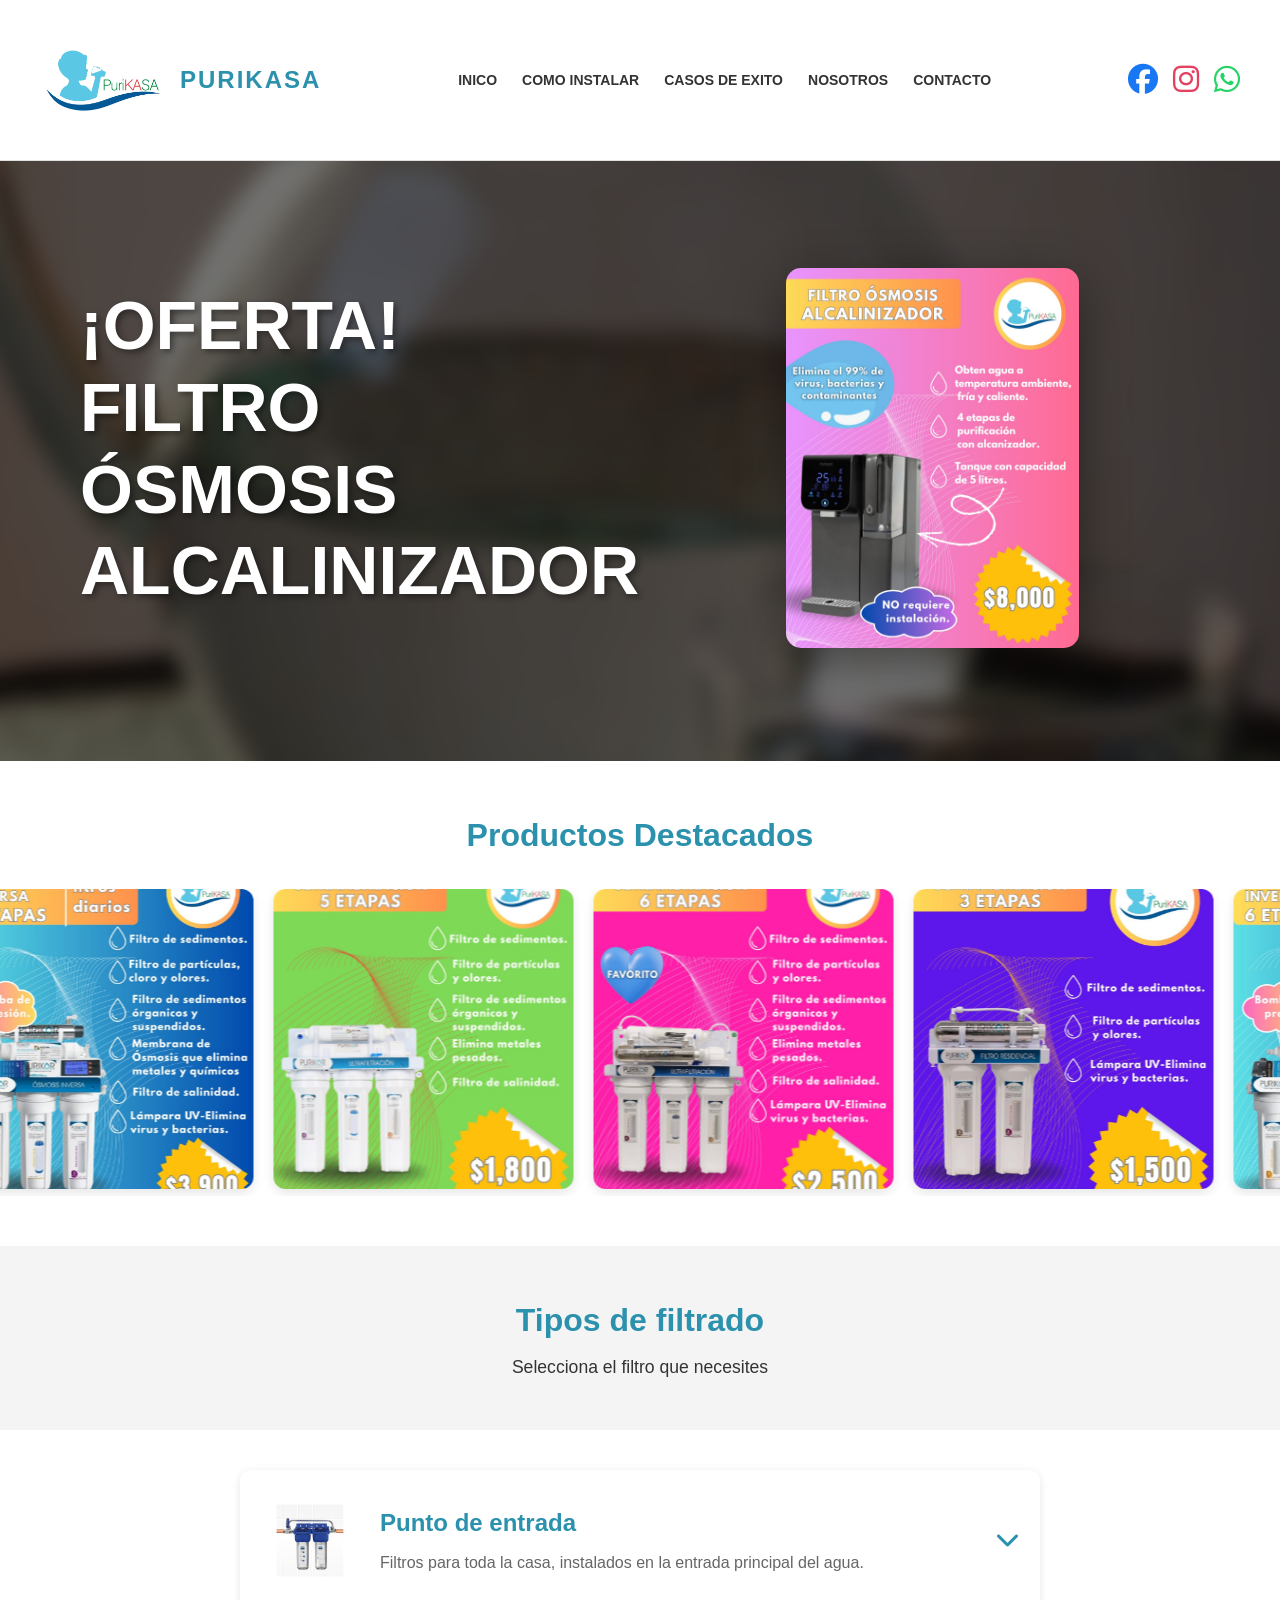
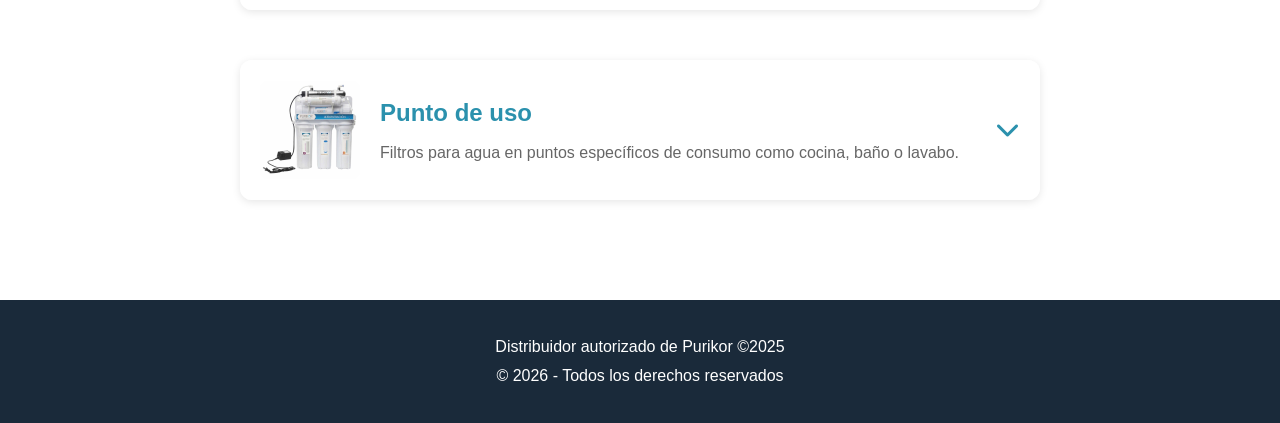
==== index.html @ cea9dd1e "subida inicial del sitio web" ====
<!DOCTYPE html>
<html lang="es">
<head>
  <meta charset="UTF-8">
  <meta name="viewport" content="width=device-width, initial-scale=1.0">
  <title>Purikor - Agua que da vida</title>
  <link rel="stylesheet" href="assets/css/Ap.css">
  <link rel="stylesheet" href="https://cdnjs.cloudflare.com/ajax/libs/font-awesome/6.5.0/css/all.min.css">
</head>
<body>

  <!-- Menú de navegación estilo Purikor -->
  <header>
    <nav class="navbar">
      <div class="logo-container">
        <img src="assets/img/logo.jpg" alt="Purikor" class="logo">
        <span class="logo-text">PURIKASA</span>
      </div>
      <ul class="nav-links">
        <li><a href="index.html">INICO</a></li>
        <li><a href="instalacion.html">COMO INSTALAR</a></li>
        <li><a href="casos.html">CASOS DE EXITO</a></li>
        <li><a href="nosotros.html">NOSOTROS</a></li>
       <li><a href="contacto.html">CONTACTO</a></li>
        
      </ul>
      <div class="nav-icons">
        <!-- Importar Font Awesome -->
<link rel="stylesheet" href="https://cdnjs.cloudflare.com/ajax/libs/font-awesome/6.5.0/css/all.min.css">

<!-- Contenedor de redes -->
<div style="display: flex; gap: 15px;">

  <!-- Facebook -->
  <a href="https://www.facebook.com/profile.php?id=61576988856182" target="_blank">
    <i class="fab fa-facebook" style="font-size: 30px; color: #1877F2;"></i>
  </a>

  <!-- Instagram -->
  <a href="https://www.instagram.com/purikasamxr/" target="_blank">
    <i class="fab fa-instagram" style="font-size: 30px; color: #E4405F;"></i>
  </a>

  <!-- WhatsApp -->
  <a href="https://wa.me/525529411623" target="_blank">
    <i class="fab fa-whatsapp" style="font-size: 30px; color: #25D366;"></i>
  </a>

</div>
      </div>
    </nav>
  </header>

  <!-- Banner principal con texto y botón -->
  <section class="hero">
    <div class="hero-content">
      
      <h1 class="hero-title">¡OFERTA!<br>FILTRO ÓSMOSIS ALCALINIZADOR</h1>
      
      
      
    </div>
    <div class="hero-image">
      <img src="assets/img/osmosis.jpeg" alt="Filtro Purikor">
    </div>
  </section>

  <!-- Carrusel de imágenes -->
<div class="slider-section">
  <h2 class="slider-title">Productos Destacados</h2>
  <div class="slider-container">
    <div class="slider">
      <div class="slide-track">
        <div class="slide">
          <img src="assets/img/producto1.jpg" alt="producto1">
        </div>
        <div class="slide">
          <img src="assets/img/producto2.jpg" alt="producto2">
        </div>
        <div class="slide">
          <img src="assets/img/producto3.jpeg" alt="producto3">
        </div>
        <div class="slide">
          <img src="assets/img/producto4.jpeg" alt="producto4">
        </div>
        <!-- Duplicadas para loop -->
        <div class="slide">
          <img src="assets/img/producto1.jpg" alt="producto1">
        </div>
        <div class="slide">
          <img src="assets/img/producto2.jpg" alt="producto2">
        </div>
        <div class="slide">
          <img src="assets/img/producto3.jpeg" alt="producto3">
        </div>
        <div class="slide">
          <img src="assets/img/producto4.jpeg" alt="producto4">
        </div>
      </div>
    </div>
  </div>
</div>
  
  <div class="study-plans-banner">
    <h2>Tipos de filtrado</h2>
    <p>Selecciona el filtro que necesites</p>
  </div>

  <main>
    <section class="courses-section">
      <div class="courses">
        <!-- Acordeón -->
        <div class="course-item accordion-item">
          
          <div class="accordion-header">
            <img src="assets/img/entrada.jpg" alt="Exterior" class="course-image">
            <div class="course-content">
              <h2>Punto de entrada</h2>
              <p>Filtros para toda la casa, instalados en la entrada principal del agua. </p>
            </div>
            <div class="accordion-icon">
              <i class="fas fa-chevron-down"></i>
            </div>
          </div>
          <div class="accordion-content">
            <div class="filters-list">
              <h3>Filtros disponibles:</h3>
              <ul>
                <li>
                  <img src="assets/img/FilCAG2.5x10.webp" alt="Filtro cocina">
                  <div>
                    <strong>Filtro para Cocina</strong>
                    <p>Elimina cloro, sedimentos y malos olores. Ideal para cocinar y beber.</p>
                    <span class="price">$1,299 MXN</span>
                  </div>
                </li>
                <li>
                  <img src="assets/img/FilCAG2.5x20.webp" alt="Filtro lavabo">
                  <div>
                    <strong>Filtro para Lavabo</strong>
                    <p>Agua pura para lavado de manos y cepillado dental.</p>
                    <span class="price">$899 MXN</span>
                  </div>
                </li>
                <li>
                  <img src="assets/img/FilCAG4x10.webp" alt="Filtro regadera">
                  <div>
                    <strong>Filtro para Regadera</strong>
                    <p>Reduce cloro y metales pesados, cuida tu piel y cabello.</p>
                    <span class="price">$1,499 MXN</span>
                  </div>
                </li>
                <li>
                  <img src="assets/img/FilCAG4x20.webp" alt="Filtro regadera">
                  <div>
                    <strong>Filtro para Regadera</strong>
                    <p>Reduce cloro y metales pesados, cuida tu piel y cabello.</p>
                    <span class="price">$1,499 MXN</span>
                  </div>
                </li>
                <li>
                  <img src="assets/img/FilCB2.5x20.webp" alt="Filtro regadera">
                  <div>
                    <strong>Filtro para Regadera</strong>
                    <p>Reduce cloro y metales pesados, cuida tu piel y cabello.</p>
                    <span class="price">$1,499 MXN</span>
                  </div>
                </li>
                <li>
                  <img src="assets/img/FilCB4x10.webp" alt="Filtro regadera">
                  <div>
                    <strong>Filtro para Regadera</strong>
                    <p>Reduce cloro y metales pesados, cuida tu piel y cabello.</p>
                    <span class="price">$1,499 MXN</span>
                  </div>
                </li>
                <li>
                  <img src="assets/img/FilCB4x20.webp" alt="Filtro regadera">
                  <div>
                    <strong>Filtro para Regadera</strong>
                    <p>Reduce cloro y metales pesados, cuida tu piel y cabello.</p>
                    <span class="price">$1,499 MXN</span>
                  </div>
                </li>
                <li>
                  <img src="assets/img/FilPL2.5x20.webp" alt="Filtro regadera">
                  <div>
                    <strong>Filtro para Regadera</strong>
                    <p>Reduce cloro y metales pesados, cuida tu piel y cabello.</p>
                    <span class="price">$1,499 MXN</span>
                  </div>
                </li>
                <li>
                  <img src="assets/img/FilPL4x20.webp" alt="Filtro regadera">
                  <div>
                    <strong>Filtro para Regadera</strong>
                    <p>Reduce cloro y metales pesados, cuida tu piel y cabello.</p>
                    <span class="price">$1,499 MXN</span>
                  </div>
                </li>
                <li>
                  <img src="assets/img/FilPP2.5x20.webp" alt="Filtro regadera">
                  <div>
                    <strong>Filtro para Regadera</strong>
                    <p>Reduce cloro y metales pesados, cuida tu piel y cabello.</p>
                    <span class="price">$1,499 MXN</span>
                  </div>
                </li>
                <li>
                  <img src="assets/img/FilCAG4x10.webp" alt="Filtro regadera">
                  <div>
                    <strong>Filtro para Regadera</strong>
                    <p>Reduce cloro y metales pesados, cuida tu piel y cabello.</p>
                    <span class="price">$1,499 MXN</span>
                  </div>
                </li>
                <li>
                  <img src="assets/img/FilCAG4x10.webp" alt="Filtro regadera">
                  <div>
                    <strong>Filtro para Regadera</strong>
                    <p>Reduce cloro y metales pesados, cuida tu piel y cabello.</p>
                    <span class="price">$1,499 MXN</span>
                  </div>
                </li>
              </ul>
            </div>
          </div>
        </div>

        <!-- Punto de entrada - Acordeón -->
        <div class="course-item accordion-item">
          <div class="accordion-header">
            <img src="assets/img/uso.jpg" alt="Interior" class="course-image">
            <div class="course-content">
              <h2>Punto de uso</h2>
              <p>Filtros para agua en puntos específicos de consumo como cocina, baño o lavabo.</p>
            </div>
            <div class="accordion-icon">
              <i class="fas fa-chevron-down"></i>
            </div>
          </div>
          <div class="accordion-content">
            <div class="filters-list">
              <h3>Filtros disponibles:</h3>
              <ul>
                <li>
                  <img src="assets/img/3 etapas.jpg" alt="Filtro de tres etapas">
                  <div>
                    <strong>Filtro de 3 etapas</strong>
                    <p>Filtra toda el agua que entra a tu hogar. Protege tuberías y electrodomésticos.</p>
                    <span class="price">$3,999 MXN</span>
                  </div>
                </li>
                <li>
                  <img src="assets/img/5 etapas.jpg" alt="Filtro de 5 etapas">
                  <div>
                    <strong>Filtro de 5 etapas</strong>
                    <p>Sistema de ósmosis inversa para toda la casa.</p>
                    <span class="price">$8,499 MXN</span>
                  </div>
                </li>
                <li>
                  <img src="assets/img/6 etapas.jpg" alt="Filtro de 6 etapas">
                  <div>
                    <strong>Filtro de 6 etapas</strong>
                    <p>Repuestos para sistemas de entrada, cambio cada 6 meses.</p>
                    <span class="price">$599 MXN</span>
                  </div>
                </li>
                <li>
                  <img src="assets/img/6 etapas osmosis.jpg" alt="Filtro de 6 etapas osmosis">
                  <div>
                    <strong>Filtro de 6 etapas osmosis</strong>
                    <p>Repuestos para sistemas de entrada, cambio cada 6 meses.</p>
                    <span class="price">$599 MXN</span>
                  </div>
                </li>
              </ul>
            </div>
          </div>
        </div>
      </div>
    </section>
  </main>

  <footer>
    <p>Distribuidor autorizado de Purikor ©2025</p>
    <p>&copy; 2026 - Todos los derechos reservados</p>
  </footer>

  <script src="script.js"></script>
</body>
</html>
---- assets/css/Ap.css ----
/* ================= GLOBALES ================= */
* {
  margin: 0;
  padding: 0;
  box-sizing: border-box;
}

body {
  font-family: -apple-system, BlinkMacSystemFont, 'Segoe UI', 'Roboto', 'Helvetica Neue', Arial, sans-serif;
  color: #1a1a1a;
  background-color: #fff;
  line-height: 1.5;
}

/* ================= NAVBAR ================= */
.navbar {
  display: flex;
  justify-content: space-between;
  align-items: center;
  padding: 15px 40px;
  background-color: #ffffff;
  border-bottom: 1px solid #e0e0e0;
  flex-wrap: wrap;
  gap: 20px;
}

.logo-container {
  display: flex;
  align-items: center;
  gap: 10px;
}

.logo {
  width: 130px;
  height: auto;
}

.logo-text {
  font-size: 24px;
  font-weight: bold;
  color: #2B91AD;
  letter-spacing: 2px;
}

.nav-links {
  list-style: none;
  display: flex;
  gap: 25px;
  flex-wrap: wrap;
}

.nav-links li a {
  text-decoration: none;
  color: #333;
  font-weight: 600;
  font-size: 14px;
  transition: color 0.3s;
}

.nav-links li a:hover {
  color: #2B91AD;
}

.nav-icons {
  display: flex;
  gap: 15px;
}

.icon-link {
  text-decoration: none;
  font-size: 20px;
  color: #333;
}

/* ================= HERO BANNER - CORREGIDO ================= */
.hero {
  display: flex;
  justify-content: space-between;
  align-items: center;
  padding: 80px 60px;
  position: relative;
  overflow: hidden;
  min-height: 550px;
  flex-wrap: wrap;
  gap: 50px;
}

/* Imagen de fondo borrosa - AHORA CUBRE COMPLETAMENTE */
.hero::before {
  content: "";
  position: absolute;
  top: -10%;
  left: -10%;
  width: 120%;
  height: 120%;
  background-image: url("../img/fondo.jpg");
  background-size: cover;
  background-position: center center;
  background-repeat: no-repeat;
  filter: blur(10px);
  transform: scale(1.1);
  z-index: 0;
}

/* Capa oscura encima de la imagen borrosa */
.hero::after {
  content: "";
  position: absolute;
  top: 0;
  left: 0;
  width: 100%;
  height: 100%;
  background: rgba(0, 0, 0, 0.55);
  z-index: 1;
}

.hero-content,
.hero-image {
  position: relative;
  z-index: 2;
}

.hero-content {
  flex: 1;
  min-width: 300px;
}

/* Título principal - MÁS GRANDE Y DESTACADO */
.hero-title {
  font-size: 58px;
  font-weight: 800;
  line-height: 1.2;
  margin-bottom: 25px;
  color: #ffffff;
  text-shadow: 3px 3px 6px rgba(0,0,0,0.4);
}

/* Lista de características */
.hero-features {
  list-style: none;
  margin: 25px 0;
  padding: 0;
}

.hero-features li {
  color: #ffffff;
  font-size: 18px;
  margin-bottom: 12px;
  display: flex;
  align-items: center;
  gap: 10px;
  text-shadow: 1px 1px 2px rgba(0,0,0,0.3);
}

.hero-features li i {
  color: #2B91AD;
  font-size: 20px;
  width: 25px;
}

/* Precio destacado */
.hero-price {
  font-size: 42px;
  font-weight: bold;
  color: #FFD700;
  margin: 20px 0;
  text-shadow: 2px 2px 4px rgba(0,0,0,0.5);
}

.hero-price small {
  font-size: 18px;
  color: #ffffff;
}

/* Texto de instalación */
.hero-install {
  color: #ffffff;
  font-size: 18px;
  font-weight: bold;
  margin: 15px 0;
  background: rgba(43, 145, 173, 0.8);
  display: inline-block;
  padding: 8px 20px;
  border-radius: 30px;
}

/* Botones */
.hero-buttons {
  display: flex;
  gap: 15px;
  margin-top: 25px;
  flex-wrap: wrap;
}

.btn {
  padding: 14px 35px;
  border: none;
  border-radius: 50px;
  font-size: 16px;
  font-weight: bold;
  cursor: pointer;
  transition: transform 0.2s, box-shadow 0.2s;
}

.btn-primary {
  background: #2B91AD;
  color: white;
  box-shadow: 0 4px 12px rgba(0,0,0,0.2);
}

.btn-primary:hover {
  background: #237a91;
  transform: translateY(-3px);
  box-shadow: 0 6px 16px rgba(0,0,0,0.3);
}

.btn-secondary {
  background: transparent;
  color: #2B91AD;
  border: 2px solid #2B91AD;
  background: rgba(255,255,255,0.95);
}

.btn-secondary:hover {
  background: #2B91AD;
  color: white;
  transform: translateY(-3px);
}

.hero-image {
  flex: 1;
  text-align: center;
  min-width: 280px;
}

.hero-image img {
  max-width: 100%;
  height: auto;
  max-height: 380px;
  filter: drop-shadow(0 15px 25px rgba(0,0,0,0.4));
  border-radius: 15px;
}

/* ================= CARRUSEL ================= */
.slider-section {
  padding: 50px 0;
  background: #fff;
  overflow: hidden;
  width: 100%;
}

.slider-title {
  text-align: center;
  font-size: 32px;
  color: #2B91AD;
  margin-bottom: 30px;
}

.slider-container {
  width: 100%;
  overflow: hidden;
  position: relative;
}

.slider {
  width: 100%;
  overflow: visible;
  cursor: pointer;
  touch-action: pan-y pinch-zoom;
  -webkit-tap-highlight-color: transparent;
}

.slide-track {
  display: flex;
  will-change: transform;
  transform: translateZ(0);
  backface-visibility: hidden;
}

.slide {
  flex-shrink: 0;
  padding: 0 10px;
  box-sizing: border-box;
}

.slide img {
  width: 100%;
  height: auto;
  aspect-ratio: 1 / 1;
  object-fit: cover;
  border-radius: 12px;
  pointer-events: none;
  transform: translateZ(0);
  box-shadow: 0 4px 12px rgba(0,0,0,0.1);
}

/* ================= PLANES DE ESTUDIO ================= */
.study-plans-banner {
  text-align: center;
  padding: 50px 20px;
  background-color: #f4f4f4;
  color: #333;
}

.study-plans-banner h2 {
  font-size: 2rem;
  color: #2B91AD;
}

.study-plans-banner p {
  font-size: 1.1rem;
  margin-top: 10px;
}

.courses-section {
  max-width: 1200px;
  margin: 0 auto;
  padding: 20px;
}

.courses {
  display: flex;
  flex-wrap: wrap;
  gap: 30px;
  justify-content: center;
  padding: 20px 0;
}

/* ================= ACORDEÓN ================= */
.accordion-item {
  width: 100%;
  max-width: 800px;
  margin: 0 auto 20px auto;
  background: white;
  border-radius: 12px;
  overflow: hidden;
  box-shadow: 0 2px 8px rgba(0,0,0,0.1);
}

.accordion-header {
  display: flex;
  align-items: center;
  gap: 20px;
  padding: 20px;
  cursor: pointer;
  background: white;
  transition: background 0.3s ease;
}

.accordion-header:hover {
  background: #f5f5f5;
}

.accordion-header .course-image {
  width: 100px;
  height: 100px;
  object-fit: cover;
  border-radius: 10px;
}

.accordion-header .course-content {
  flex: 1;
  padding: 0;
}

.accordion-header .course-content h2 {
  margin: 0 0 10px 0;
  color: #2B91AD;
}

.accordion-header .course-content p {
  margin: 0;
  color: #666;
}

.accordion-icon {
  font-size: 24px;
  color: #2B91AD;
  transition: transform 0.3s ease;
}

.accordion-item.active .accordion-icon {
  transform: rotate(180deg);
}

.accordion-content {
  max-height: 0;
  overflow: hidden;
  transition: max-height 0.5s cubic-bezier(0.4, 0, 0.2, 1);
  background: #f8f9fa;
}

.accordion-item.active .accordion-content {
  max-height: 2000px;
  overflow-y: auto;
}

.filters-list {
  padding: 20px;
}

.filters-list h3 {
  color: #2B91AD;
  margin-bottom: 15px;
}

.filters-list ul {
  list-style: none;
  padding: 0;
  margin: 0;
}

.filters-list li {
  display: flex;
  gap: 15px;
  padding: 15px;
  margin-bottom: 10px;
  background: white;
  border-radius: 8px;
  border: 1px solid #e0e0e0;
  transition: transform 0.2s, box-shadow 0.2s;
}

.filters-list li:hover {
  transform: translateX(5px);
  box-shadow: 0 4px 12px rgba(0,0,0,0.1);
}

.filters-list li img {
  width: 70px;
  height: 70px;
  object-fit: cover;
  border-radius: 8px;
}

.filters-list li div {
  flex: 1;
}

.filters-list li strong {
  display: block;
  font-size: 1rem;
  color: #333;
}

.filters-list li p {
  margin: 5px 0;
  font-size: 0.85rem;
  color: #666;
}

.filters-list .price {
  display: inline-block;
  margin-top: 5px;
  font-size: 1.1rem;
  font-weight: bold;
  color: #2B91AD;
}

.btn-comprar {
  background: #2B91AD;
  color: white;
  border: none;
  padding: 10px 25px;
  border-radius: 25px;
  font-size: 0.9rem;
  font-weight: bold;
  cursor: pointer;
  margin-top: 15px;
  transition: background 0.3s, transform 0.2s;
}

.btn-comprar:hover {
  background: #237a91;
  transform: translateY(-2px);
}

/* ================= FOOTER ================= */
footer {
  text-align: center;
  padding: 30px 20px;
  background-color: #1a2a3a;
  color: #fff;
  margin-top: 40px;
}

footer p {
  margin: 5px 0;
}

/* ================= RESPONSIVE ================= */
/* PC Escritorio */
@media (min-width: 1200px) {
  .hero {
    padding: 100px 80px;
    min-height: 600px;
  }
  
  .hero-title {
    font-size: 68px;
  }
  
  .hero-features li {
    font-size: 20px;
  }
  
  .hero-price {
    font-size: 48px;
  }
}

/* Tablets y iPads */
@media (min-width: 768px) and (max-width: 1024px) {
  .hero {
    padding: 50px 40px;
    min-height: 480px;
  }
  
  .hero-title {
    font-size: 42px;
  }
  
  .hero-features li {
    font-size: 16px;
  }
  
  .hero-price {
    font-size: 36px;
  }
  
  .hero-install {
    font-size: 16px;
  }
  
  .hero-image img {
    max-height: 280px;
  }
}

/* Móviles */
@media (max-width: 767px) {
  .hero {
    flex-direction: column;
    text-align: center;
    padding: 40px 20px;
    min-height: auto;
  }
  
  .hero-title {
    font-size: 32px;
  }
  
  .hero-features li {
    font-size: 14px;
    justify-content: center;
  }
  
  .hero-price {
    font-size: 32px;
  }
  
  .hero-install {
    font-size: 14px;
  }
  
  .hero-buttons {
    justify-content: center;
  }
  
  .btn {
    padding: 12px 25px;
    font-size: 14px;
  }
  
  .hero-image img {
    max-height: 220px;
  }
  
  .slider-title {
    font-size: 24px;
  }
  
  .accordion-header {
    flex-direction: column;
    text-align: center;
  }
  
  .accordion-header .course-image {
    width: 100%;
    height: 150px;
  }
  
  .filters-list li {
    flex-direction: column;
    text-align: center;
  }
  
  .filters-list li img {
    width: 100%;
    height: 100px;
  }
}

/* Móviles pequeños */
@media (max-width: 480px) {
  .hero-title {
    font-size: 26px;
  }
  
  .hero-features li {
    font-size: 12px;
  }
  
  .hero-price {
    font-size: 28px;
  }
  
  .btn {
    padding: 10px 20px;
    font-size: 12px;
  }
  
  .hero-image img {
    max-height: 180px;
  }
}

/* Orientación landscape en móviles */
@media (max-width: 800px) and (orientation: landscape) {
  .hero {
    flex-direction: row;
    padding: 30px 20px;
  }
  
  .hero-title {
    font-size: 28px;
  }
  
  .hero-image img {
    max-height: 160px;
  }
}
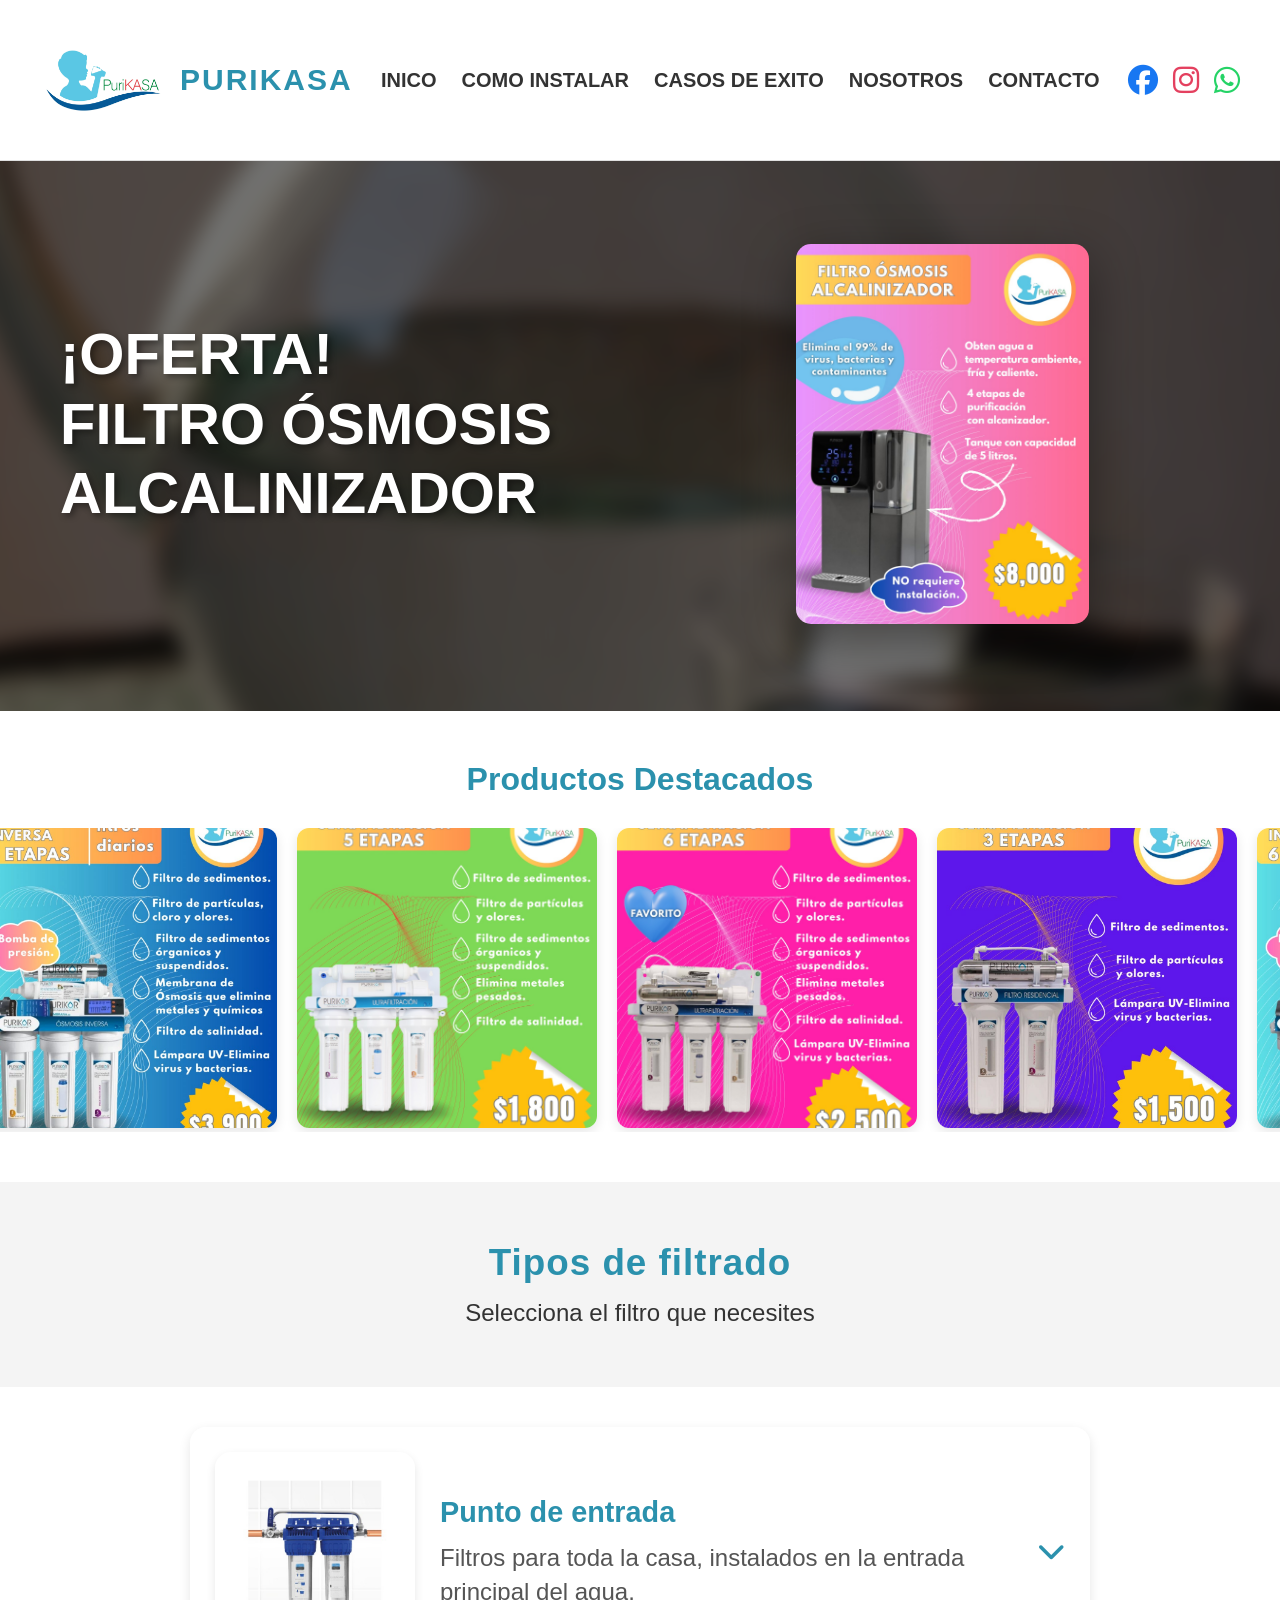
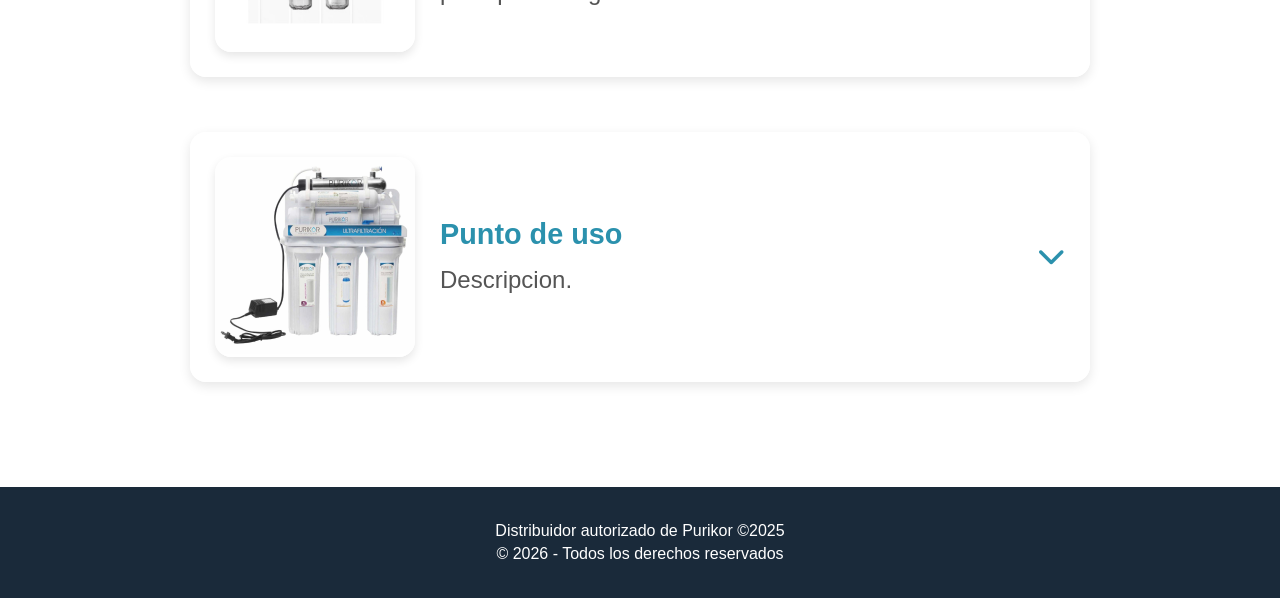
==== commit 94d8e4f2: "actualizacion" ====
--- a/index.html
+++ b/index.html
@@ -3,8 +3,8 @@
 <head>
   <meta charset="UTF-8">
   <meta name="viewport" content="width=device-width, initial-scale=1.0">
-  <title>Purikor - Agua que da vida</title>
-  <link rel="stylesheet" href="assets/css/Ap.css">
+  <title>Purikasa</title>
+  <link rel="stylesheet" href="assets/css/inicio.css">
   <link rel="stylesheet" href="https://cdnjs.cloudflare.com/ajax/libs/font-awesome/6.5.0/css/all.min.css">
 </head>
 <body>
@@ -107,7 +107,7 @@
   </div>
 
   <main>
-    <section class="courses-section">
+    <section class="products-section">
       <div class="courses">
         <!-- Acordeón -->
         <div class="course-item accordion-item">
@@ -129,96 +129,96 @@
                 <li>
                   <img src="assets/img/FilCAG2.5x10.webp" alt="Filtro cocina">
                   <div>
-                    <strong>Filtro para Cocina</strong>
-                    <p>Elimina cloro, sedimentos y malos olores. Ideal para cocinar y beber.</p>
+                    <strong>Filtro</strong>
+                    <p>Descripcion</p>
                     <span class="price">$1,299 MXN</span>
                   </div>
                 </li>
                 <li>
                   <img src="assets/img/FilCAG2.5x20.webp" alt="Filtro lavabo">
                   <div>
-                    <strong>Filtro para Lavabo</strong>
-                    <p>Agua pura para lavado de manos y cepillado dental.</p>
+                    <strong>Filtro</strong>
+                    <p>Descripcion</p>
                     <span class="price">$899 MXN</span>
                   </div>
                 </li>
                 <li>
                   <img src="assets/img/FilCAG4x10.webp" alt="Filtro regadera">
                   <div>
-                    <strong>Filtro para Regadera</strong>
-                    <p>Reduce cloro y metales pesados, cuida tu piel y cabello.</p>
+                    <strong>Filtro</strong>
+                    <p>Descripcion</p>
                     <span class="price">$1,499 MXN</span>
                   </div>
                 </li>
                 <li>
                   <img src="assets/img/FilCAG4x20.webp" alt="Filtro regadera">
                   <div>
-                    <strong>Filtro para Regadera</strong>
-                    <p>Reduce cloro y metales pesados, cuida tu piel y cabello.</p>
+                    <strong>Filtro</strong>
+                    <p>Descripcion</p>
                     <span class="price">$1,499 MXN</span>
                   </div>
                 </li>
                 <li>
                   <img src="assets/img/FilCB2.5x20.webp" alt="Filtro regadera">
                   <div>
-                    <strong>Filtro para Regadera</strong>
-                    <p>Reduce cloro y metales pesados, cuida tu piel y cabello.</p>
+                    <strong>Filtro</strong>
+                    <p>Descripcion.</p>
                     <span class="price">$1,499 MXN</span>
                   </div>
                 </li>
                 <li>
                   <img src="assets/img/FilCB4x10.webp" alt="Filtro regadera">
                   <div>
-                    <strong>Filtro para Regadera</strong>
-                    <p>Reduce cloro y metales pesados, cuida tu piel y cabello.</p>
+                    <strong>Filtro</strong>
+                    <p>Descripcion.</p>
                     <span class="price">$1,499 MXN</span>
                   </div>
                 </li>
                 <li>
                   <img src="assets/img/FilCB4x20.webp" alt="Filtro regadera">
                   <div>
-                    <strong>Filtro para Regadera</strong>
-                    <p>Reduce cloro y metales pesados, cuida tu piel y cabello.</p>
+                    <strong>Filtro</strong>
+                    <p>Descripcion</p>
                     <span class="price">$1,499 MXN</span>
                   </div>
                 </li>
                 <li>
                   <img src="assets/img/FilPL2.5x20.webp" alt="Filtro regadera">
                   <div>
-                    <strong>Filtro para Regadera</strong>
-                    <p>Reduce cloro y metales pesados, cuida tu piel y cabello.</p>
+                    <strong>Filtro</strong>
+                    <p>Descripcion.</p>
                     <span class="price">$1,499 MXN</span>
                   </div>
                 </li>
                 <li>
                   <img src="assets/img/FilPL4x20.webp" alt="Filtro regadera">
                   <div>
-                    <strong>Filtro para Regadera</strong>
-                    <p>Reduce cloro y metales pesados, cuida tu piel y cabello.</p>
+                    <strong>Filtro</strong>
+                    <p>Descripcion.</p>
                     <span class="price">$1,499 MXN</span>
                   </div>
                 </li>
                 <li>
                   <img src="assets/img/FilPP2.5x20.webp" alt="Filtro regadera">
                   <div>
-                    <strong>Filtro para Regadera</strong>
-                    <p>Reduce cloro y metales pesados, cuida tu piel y cabello.</p>
+                    <strong>Filtro</strong>
+                    <p>Descripcion</p>
                     <span class="price">$1,499 MXN</span>
                   </div>
                 </li>
                 <li>
                   <img src="assets/img/FilCAG4x10.webp" alt="Filtro regadera">
                   <div>
-                    <strong>Filtro para Regadera</strong>
-                    <p>Reduce cloro y metales pesados, cuida tu piel y cabello.</p>
+                    <strong>Filtro</strong>
+                    <p>Descripcion</p>
                     <span class="price">$1,499 MXN</span>
                   </div>
                 </li>
                 <li>
                   <img src="assets/img/FilCAG4x10.webp" alt="Filtro regadera">
                   <div>
-                    <strong>Filtro para Regadera</strong>
-                    <p>Reduce cloro y metales pesados, cuida tu piel y cabello.</p>
+                    <strong>Filtro</strong>
+                    <p>Descripcion.</p>
                     <span class="price">$1,499 MXN</span>
                   </div>
                 </li>
@@ -233,7 +233,7 @@
             <img src="assets/img/uso.jpg" alt="Interior" class="course-image">
             <div class="course-content">
               <h2>Punto de uso</h2>
-              <p>Filtros para agua en puntos específicos de consumo como cocina, baño o lavabo.</p>
+              <p>Descripcion.</p>
             </div>
             <div class="accordion-icon">
               <i class="fas fa-chevron-down"></i>
@@ -247,7 +247,7 @@
                   <img src="assets/img/3 etapas.jpg" alt="Filtro de tres etapas">
                   <div>
                     <strong>Filtro de 3 etapas</strong>
-                    <p>Filtra toda el agua que entra a tu hogar. Protege tuberías y electrodomésticos.</p>
+                    <p>Descripcion.</p>
                     <span class="price">$3,999 MXN</span>
                   </div>
                 </li>
@@ -255,7 +255,7 @@
                   <img src="assets/img/5 etapas.jpg" alt="Filtro de 5 etapas">
                   <div>
                     <strong>Filtro de 5 etapas</strong>
-                    <p>Sistema de ósmosis inversa para toda la casa.</p>
+                    <p>Descripcion.</p>
                     <span class="price">$8,499 MXN</span>
                   </div>
                 </li>
@@ -263,7 +263,7 @@
                   <img src="assets/img/6 etapas.jpg" alt="Filtro de 6 etapas">
                   <div>
                     <strong>Filtro de 6 etapas</strong>
-                    <p>Repuestos para sistemas de entrada, cambio cada 6 meses.</p>
+                    <p>Descripcion</p>
                     <span class="price">$599 MXN</span>
                   </div>
                 </li>
@@ -271,7 +271,7 @@
                   <img src="assets/img/6 etapas osmosis.jpg" alt="Filtro de 6 etapas osmosis">
                   <div>
                     <strong>Filtro de 6 etapas osmosis</strong>
-                    <p>Repuestos para sistemas de entrada, cambio cada 6 meses.</p>
+                    <p>Descripcion</p>
                     <span class="price">$599 MXN</span>
                   </div>
                 </li>
--- a/assets/css/inicio.css
+++ b/assets/css/inicio.css
@@ -0,0 +1,509 @@
+/* ================= GLOBALES ================= */
+* {
+  margin: 0;
+  padding: 0;
+  box-sizing: border-box;
+}
+
+body {
+  font-family: 'Arial', 'Helvetica', sans-serif;
+  color: #1a1a1a;
+  background-color: #fff;
+}
+
+/* ================= NAVBAR ================= */
+.navbar {
+  display: flex;
+  justify-content: space-between;
+  align-items: center;
+  padding: 15px 40px;
+  background-color: #ffffff;
+  border-bottom: 1px solid #e0e0e0;
+  flex-wrap: wrap;
+  gap: 20px;
+}
+
+.logo-container {
+  display: flex;
+  align-items: center;
+  gap: 10px;
+}
+
+.logo {
+  width: 130px;
+  height: auto;
+}
+
+.logo-text {
+  font-size: 30px;
+  font-weight: bold;
+  color: #2B91AD;
+  letter-spacing: 2px;
+}
+
+.nav-links {
+  list-style: none;
+  display: flex;
+  gap: 25px;
+  flex-wrap: wrap;
+}
+
+.nav-links li a {
+  text-decoration: none;
+  color: #333;
+  font-weight: 600;
+  font-size: 20px;
+  transition: color 0.3s;
+}
+
+.nav-links li a:hover {
+  color: #2B91AD;
+}
+
+.nav-icons {
+  display: flex;
+  gap: 15px;
+}
+
+/* ================= HERO BANNER ================= */
+.hero {
+  display: flex;
+  justify-content: space-between;
+  align-items: center;
+  padding: 80px 60px;
+  position: relative;
+  overflow: hidden;
+  min-height: 550px;
+  flex-wrap: wrap;
+  gap: 50px;
+}
+
+.hero::before {
+  content: "";
+  position: absolute;
+  top: -10%;
+  left: -10%;
+  width: 120%;
+  height: 120%;
+  background-image: url("../img/fondo.jpg");
+  background-size: cover;
+  background-position: center center;
+  background-repeat: no-repeat;
+  filter: blur(10px);
+  transform: scale(1.1);
+  z-index: 0;
+}
+
+.hero::after {
+  content: "";
+  position: absolute;
+  top: 0;
+  left: 0;
+  width: 100%;
+  height: 100%;
+  background: rgba(0, 0, 0, 0.55);
+  z-index: 1;
+}
+
+.hero-content,
+.hero-image {
+  position: relative;
+  z-index: 2;
+}
+
+.hero-content {
+  flex: 1;
+  min-width: 300px;
+}
+
+.hero-title {
+  font-size: 58px;
+  font-weight: 800;
+  line-height: 1.2;
+  margin-bottom: 25px;
+  color: #ffffff;
+  text-shadow: 3px 3px 6px rgba(0,0,0,0.4);
+}
+
+.hero-features {
+  list-style: none;
+  margin: 25px 0;
+  padding: 0;
+}
+
+.hero-features li {
+  color: #ffffff;
+  font-size: 8px;
+  margin-bottom: 12px;
+  display: flex;
+  align-items: center;
+  gap: 10px;
+  text-shadow: 1px 1px 2px rgba(0,0,0,0.3);
+}
+
+
+
+.btn {
+  padding: 14px 35px;
+  border: none;
+  border-radius: 50px;
+  font-size: 16px;
+  font-weight: bold;
+  cursor: pointer;
+  transition: transform 0.2s, box-shadow 0.2s;
+}
+
+.btn-primary {
+  background: #2B91AD;
+  color: white;
+  box-shadow: 0 4px 12px rgba(0,0,0,0.2);
+}
+
+.btn-primary:hover {
+  background: #237a91;
+  transform: translateY(-3px);
+}
+
+.btn-secondary {
+  background: transparent;
+  color: #2B91AD;
+  border: 2px solid #2B91AD;
+  background: rgba(255,255,255,0.95);
+}
+
+.btn-secondary:hover {
+  background: #2B91AD;
+  color: white;
+  transform: translateY(-3px);
+}
+
+.hero-image {
+  flex: 1;
+  text-align: center;
+  min-width: 280px;
+}
+
+.hero-image img {
+  max-width: 100%;
+  height: auto;
+  max-height: 380px;
+  filter: drop-shadow(0 15px 25px rgba(0,0,0,0.4));
+  border-radius: 15px;
+}
+
+/* ================= CARRUSEL ================= */
+.slider-section {
+  padding: 50px 0;
+  background: #fff;
+  overflow: hidden;
+  width: 100%;
+}
+
+.slider-title {
+  text-align: center;
+  font-size: 32px;
+  color: #2B91AD;
+  margin-bottom: 30px;
+}
+
+.slider-container {
+  width: 100%;
+  overflow: hidden;
+  position: relative;
+}
+
+.slider {
+  width: 100%;
+  overflow: visible;
+  cursor: pointer;
+}
+
+.slide-track {
+  display: flex;
+  will-change: transform;
+}
+
+.slide {
+  flex-shrink: 0;
+  padding: 0 10px;
+  box-sizing: border-box;
+}
+
+.slide img {
+  width: 100%;
+  height: auto;
+  aspect-ratio: 1 / 1;
+  object-fit: cover;
+  border-radius: 12px;
+  box-shadow: 0 4px 12px rgba(0,0,0,0.1);
+}
+
+/* ================= SECCIÓN TIPOS DE FILTRADO (LETRA MÁS GRANDE) ================= */
+.study-plans-banner {
+  text-align: center;
+  padding: 60px 20px;
+  background-color: #f4f4f4;
+  color: #1a1a1a;
+}
+
+/* Título principal más grande */
+.study-plans-banner h2 {
+  font-size: 2.3rem;      /* 48px - más grande */
+  color: #2B91AD;
+  font-weight: 800;
+  letter-spacing: 1px;
+  margin-bottom: 15px;
+}
+
+/* Párrafo descriptivo más grande */
+.study-plans-banner p {
+  font-size: 1.5rem;    /* 24px */
+  margin-top: 10px;
+  font-weight: 500;
+  color: #333;
+}
+
+.products-section {
+  max-width: 1200px;
+  margin: 0 auto;
+  padding: 20px;
+}
+
+.courses {
+  display: flex;
+  flex-wrap: wrap;
+  gap: 30px;
+  justify-content: center;
+  padding: 20px 0;
+}
+
+/* ================= ACORDEÓN ================= */
+.accordion-item {
+  width: 100%;
+  max-width: 900px;
+  margin: 0 auto 25px auto;
+  background: white;
+  border-radius: 16px;
+  overflow: hidden;
+  box-shadow: 0 4px 12px rgba(0,0,0,0.1);
+}
+
+.accordion-header {
+  display: flex;
+  align-items: center;
+  gap: 25px;
+  padding: 25px;
+  cursor: pointer;
+  background: white;
+  transition: background 0.3s ease;
+}
+
+.accordion-header:hover {
+  background: #f5f5f5;
+}
+
+/* IMÁGENES MÁS GRANDES (antes 100px, ahora 140px) */
+.accordion-header .course-image {
+  width: 200px;
+  height: 200px;
+  object-fit: cover;
+  border-radius: 16px;
+  box-shadow: 0 4px 10px rgba(0,0,0,0.1);
+}
+
+.accordion-header .course-content {
+  flex: 1;
+}
+
+/* Título "Punto de entrada" / "Punto de uso" más grande */
+.accordion-header .course-content h2 {
+  margin: 0 0 12px 0;
+  color: #2B91AD;
+  font-size: 1.8rem;      /* 32px - más grande */
+  font-weight: 700;
+}
+
+.accordion-header .course-content p {
+  margin: 0;
+  color: #555;
+  font-size: 1.5rem;    /* 17.6px */
+  line-height: 1.4;
+}
+
+.accordion-icon {
+  font-size: 28px;
+  color: #2B91AD;
+  transition: transform 0.3s ease;
+}
+
+.accordion-item.active .accordion-icon {
+  transform: rotate(180deg);
+}
+
+.accordion-content {
+  max-height: 0;
+  overflow: hidden;
+  transition: max-height 0.5s cubic-bezier(0.4, 0, 0.2, 1);
+  background: #f8f9fa;
+}
+
+.accordion-item.active .accordion-content {
+  max-height: 2000px;
+  overflow-y: auto;
+}
+
+.filters-list {
+  padding: 25px;
+}
+
+.filters-list h3 {
+  color: #2B91AD;
+  margin-bottom: 20px;
+  font-size: 1.6rem;
+  font-weight: 700;
+}
+
+.filters-list ul {
+  list-style: none;
+  padding: 0;
+  margin: 0;
+}
+
+.filters-list li {
+  display: flex;
+  gap: 20px;
+  padding: 18px;
+  margin-bottom: 12px;
+  background: white;
+  border-radius: 12px;
+  border: 1px solid #e0e0e0;
+  transition: transform 0.2s, box-shadow 0.2s;
+}
+
+.filters-list li:hover {
+  transform: translateX(5px);
+  box-shadow: 0 4px 12px rgba(0,0,0,0.1);
+}
+
+.filters-list li img {
+  width: 200px;
+  height: 200px;
+  object-fit: cover;
+  border-radius: 10px;
+}
+
+.filters-list li div {
+  flex: 1;
+}
+
+.filters-list li strong {
+  display: block;
+  font-size: 1.5rem;
+  color: #222;
+  margin-bottom: 5px;
+}
+
+.filters-list li p {
+  margin: 5px 0;
+  font-size: 1.3rem;
+  color: #666;
+}
+
+.filters-list .price {
+  display: inline-block;
+  margin-top: 6px;
+  font-size: 1.2rem;
+  font-weight: bold;
+  color: #2B91AD;
+}
+
+/* ================= FOOTER ================= */
+footer {
+  text-align: center;
+  padding: 30px 20px;
+  background-color: #1a2a3a;
+  color: #fff;
+  margin-top: 40px;
+}
+
+footer p {
+  margin: 5px 0;
+}
+
+/* ================= RESPONSIVE ================= */
+@media (max-width: 767px) {
+  .hero {
+    flex-direction: column;
+    text-align: center;
+    padding: 40px 20px;
+  }
+  
+  .hero-title {
+    font-size: 32px;
+  }
+  
+  .hero-image img {
+    max-height: 220px;
+  }
+  
+  /* Ajuste en móvil para títulos de filtros */
+  .study-plans-banner h2 {
+    font-size: 2rem;
+  }
+  
+  .study-plans-banner p {
+    font-size: 1.2rem;
+  }
+  
+  .accordion-header {
+    flex-direction: column;
+    align-items: center; /* centra todo */
+    text-align: center;
+  }
+  
+  
+  .accordion-header .course-image {
+    width: 180px;
+    height: 180px;
+    object-fit: contain; 
+    margin: 0 auto; 
+  }
+  
+  .accordion-header .course-content h2 {
+    font-size: 1.8rem;
+  }
+  
+  .accordion-header .course-content p {
+    font-size: 1.2rem;
+  }
+  
+  .filters-list li {
+    flex-direction: column;
+    align-items: center; 
+    text-align: center;
+  }
+  
+  .filters-list li img {
+    width: 100%;          
+    max-width: 220px;     
+    height: auto;         
+    object-fit: contain;  
+    margin: 0 auto;
+  }
+}
+
+@media (max-width: 480px) {
+  .study-plans-banner h2 {
+    font-size: 1.8rem;
+  }
+  
+  .study-plans-banner p {
+    font-size: 1rem;
+  }
+  
+  .accordion-header .course-image {
+    width: 150px;
+    height: 150px;
+    object-fit: contain;
+  }
+}
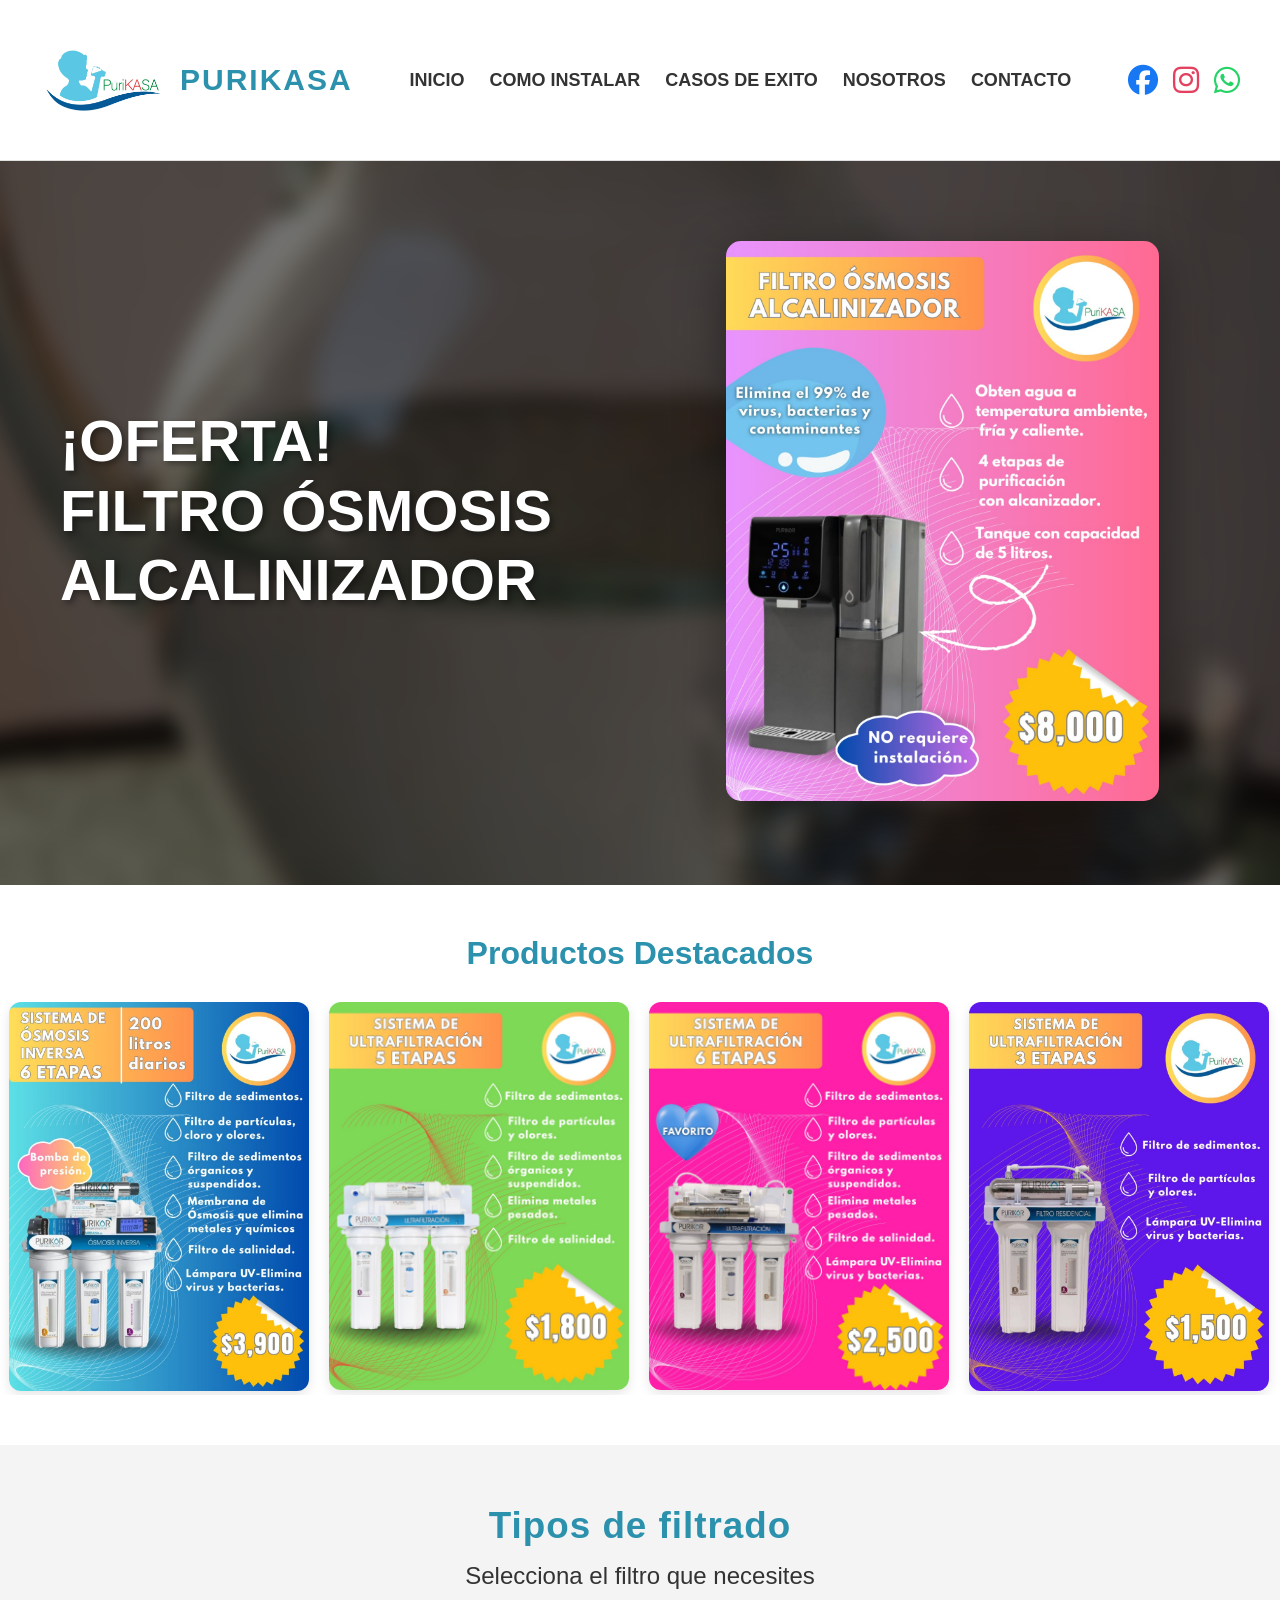
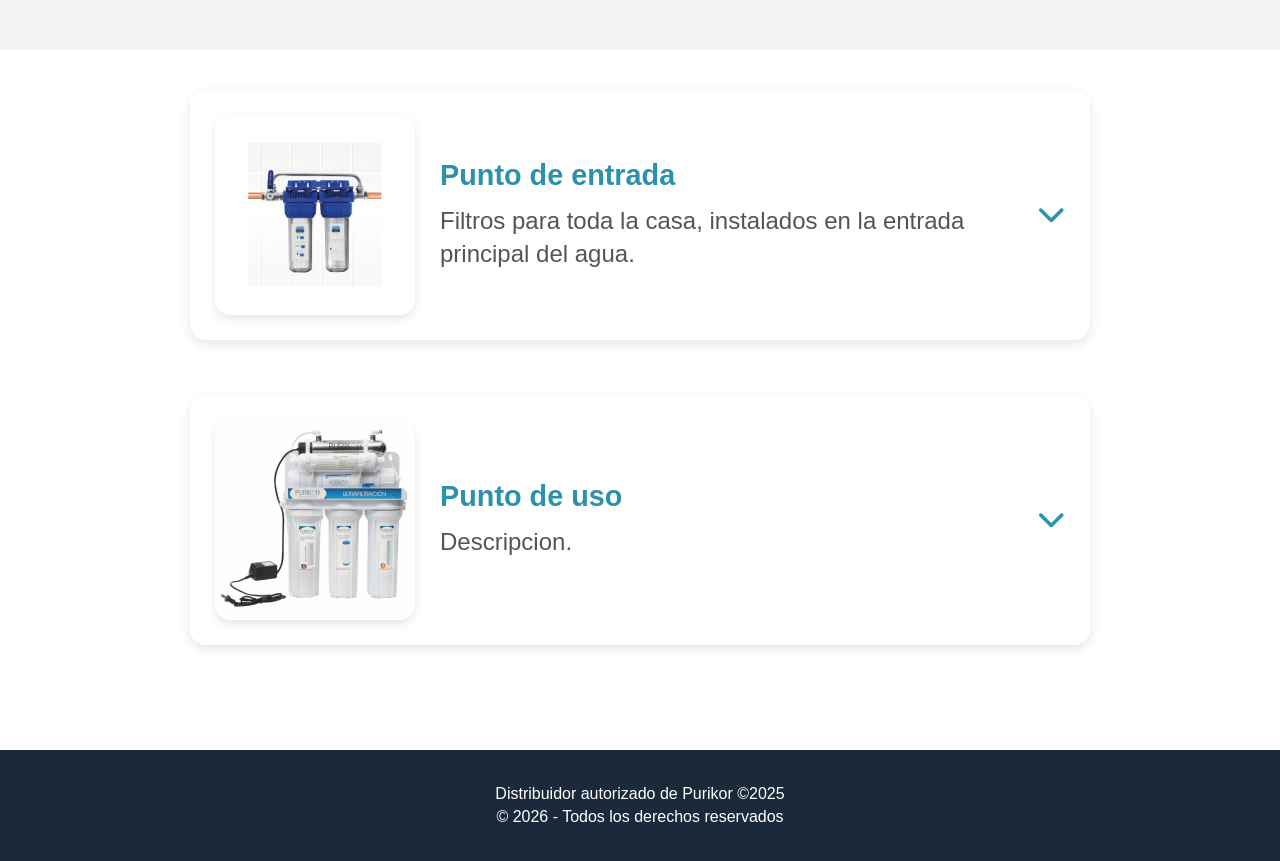
==== commit b66b7344: "mejora de carrousel" ====
--- a/index.html
+++ b/index.html
@@ -17,7 +17,7 @@
         <span class="logo-text">PURIKASA</span>
       </div>
       <ul class="nav-links">
-        <li><a href="index.html">INICO</a></li>
+        <li><a href="index.html">INICIO</a></li>
         <li><a href="instalacion.html">COMO INSTALAR</a></li>
         <li><a href="casos.html">CASOS DE EXITO</a></li>
         <li><a href="nosotros.html">NOSOTROS</a></li>
--- a/assets/css/inicio.css
+++ b/assets/css/inicio.css
@@ -52,7 +52,7 @@
   text-decoration: none;
   color: #333;
   font-weight: 600;
-  font-size: 20px;
+  font-size: 18px;
   transition: color 0.3s;
 }
 
@@ -186,7 +186,7 @@
 .hero-image img {
   max-width: 100%;
   height: auto;
-  max-height: 380px;
+  max-height: 560px;
   filter: drop-shadow(0 15px 25px rgba(0,0,0,0.4));
   border-radius: 15px;
 }
@@ -232,8 +232,7 @@
 .slide img {
   width: 100%;
   height: auto;
-  aspect-ratio: 1 / 1;
-  object-fit: cover;
+  object-fit: contain;
   border-radius: 12px;
   box-shadow: 0 4px 12px rgba(0,0,0,0.1);
 }
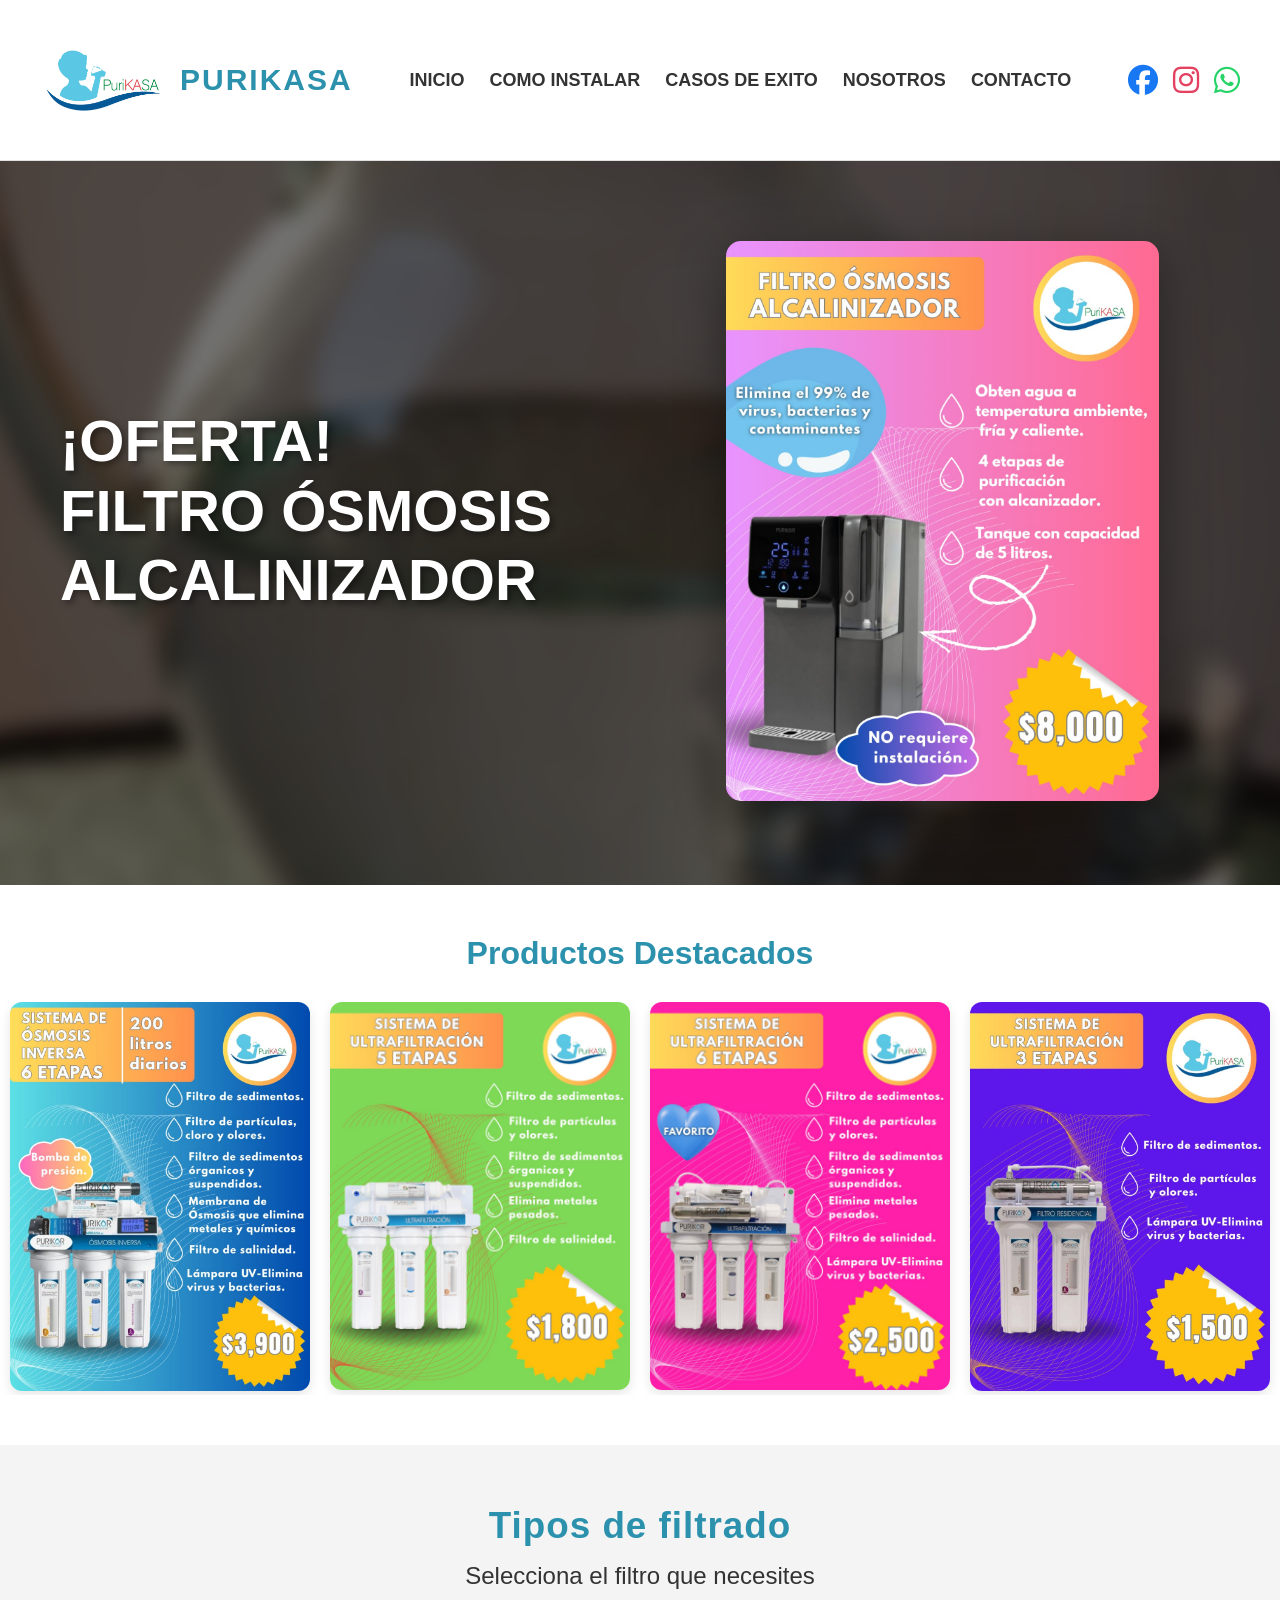
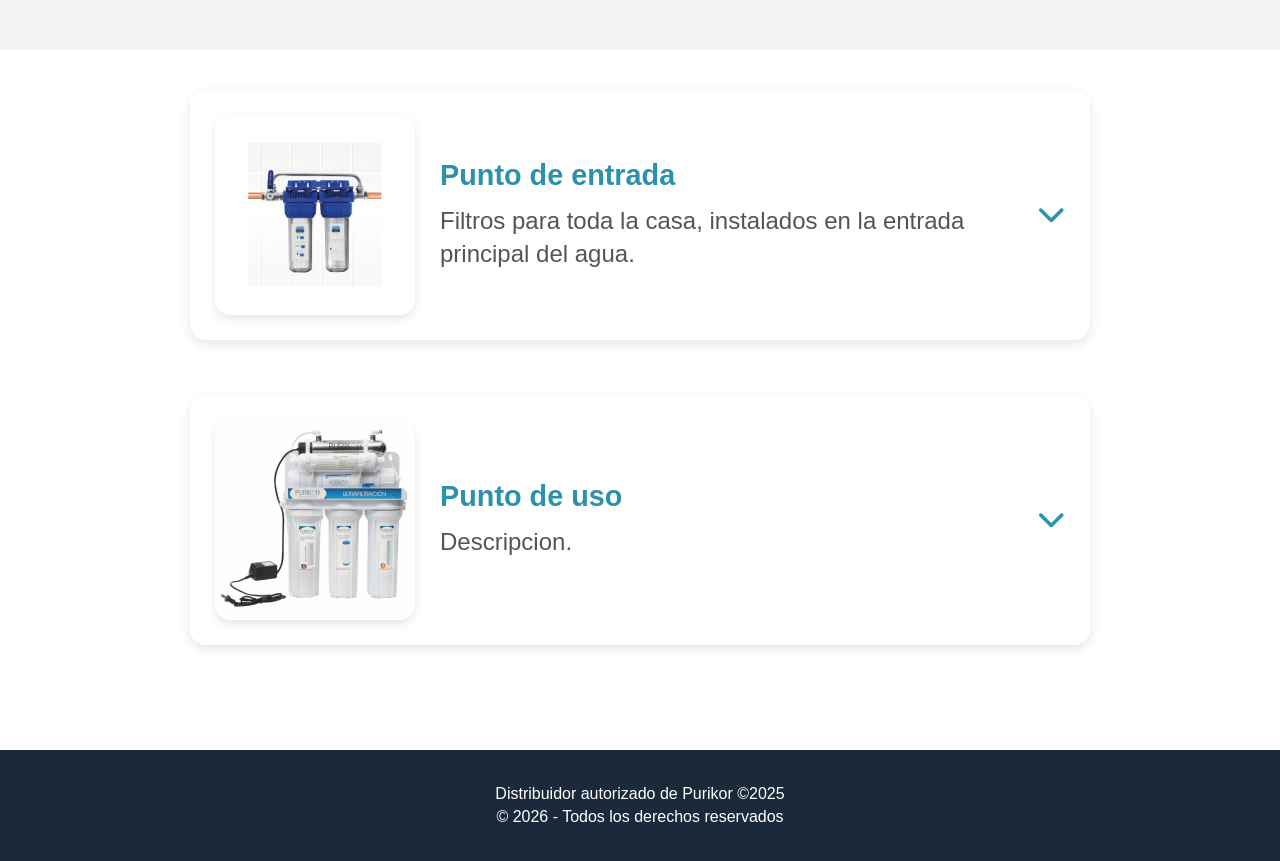
==== commit c761bccb: "Se modifica todo el carrusel" ====
--- a/index.html
+++ b/index.html
@@ -83,19 +83,6 @@
         <div class="slide">
           <img src="assets/img/producto4.jpeg" alt="producto4">
         </div>
-        <!-- Duplicadas para loop -->
-        <div class="slide">
-          <img src="assets/img/producto1.jpg" alt="producto1">
-        </div>
-        <div class="slide">
-          <img src="assets/img/producto2.jpg" alt="producto2">
-        </div>
-        <div class="slide">
-          <img src="assets/img/producto3.jpeg" alt="producto3">
-        </div>
-        <div class="slide">
-          <img src="assets/img/producto4.jpeg" alt="producto4">
-        </div>
       </div>
     </div>
   </div>
@@ -126,99 +113,104 @@
             <div class="filters-list">
               <h3>Filtros disponibles:</h3>
               <ul>
-                <li>
+                <li data-pdf="assets/pdf/FilCAG2.5x10.pdf">
                   <img src="assets/img/FilCAG2.5x10.webp" alt="Filtro cocina">
                   <div>
+                    <strong>Filtro Purikor CAG 2.5" x 10"</strong>
+                    <p style="text-align: justify;">Cartucho de carbón activado granular diseñado para reducir cloro, olores, sabores desagradables y compuestos orgánicos
+                       presentes en el agua. Ideal para sistemas residenciales de purificación que buscan mejorar la calidad del agua para consumo diario.</p>
+                    <span class="price">$1,299 MXN</span>
+                  </div>
+                </li>
+                <li data-pdf="assets/pdf/FilCAG2.5x20.pdf">
+                  <img src="assets/img/FilCAG2.5x20.webp" alt="Filtro lavabo">
+                  <div>
+                    <strong>Filtro Purikor CAG 2.5" x 20"</strong>
+                    <p style="text-align: justify;">Gracias a su tamaño extendido, este cartucho ofrece una mayor vida útil y capacidad de retención de contaminantes.
+                       Reduce eficazmente cloro, olores y sabores indeseados, proporcionando agua más limpia y fresca durante más tiempo.</p>
+                    <span class="price">$899 MXN</span>
+                  </div>
+                </li>
+                <li data-pdf="assets/pdf/FilCAG4x10.pdf">
+                  <img src="assets/img/FilCAG4x10.webp" alt="Filtro regadera">
+                  <div>
+                    <strong>Filtro Purikor CAG 4" x 10" (Big Blue)</strong>
+                    <p style="text-align: justify;">Cartucho de carbón activado granular tipo Big Blue diseñado para sistemas de mayor caudal. Ayuda a eliminar cloro, malos
+                       olores y sabores, mejorando significativamente la calidad del agua en hogares, negocios y oficinas.</p>
+                    <span class="price">$1,499 MXN</span>
+                  </div>
+                </li>
+                <li data-pdf="assets/pdf/FilCAG4x20.pdf">
+                  <img src="assets/img/FilCAG4x20.webp" alt="Filtro regadera">
+                  <div>
+                    <strong>Filtro Purikor CAG 4" x 20" (Big Blue)</strong>
+                    <p style="text-align: justify;">Filtro de carbón activado granular de gran capacidad que proporciona una excelente reducción de cloro y compuestos que afectan 
+                      el sabor y olor del agua. Recomendado para instalaciones con alta demanda de agua y sistemas de filtración de gran tamaño.</p>
+                    <span class="price">$1,499 MXN</span>
+                  </div>
+                </li>
+                <li data-pdf="assets/pdf/FilCB2.5x20.pdf">
+                  <img src="assets/img/FilCB2.5x20.webp" alt="Filtro regadera">
+                  <div>
+                    <strong>Filtro Purikor CB 2.5" x 20" (Carbón en Bloque)</strong>
+                    <p style="text-align: justify;">Fabricado con carbón activado en bloque, este cartucho ofrece una filtración más fina que los filtros granulares convencionales. Reduce cloro, 
+                      sedimentos finos, olores, sabores y compuestos orgánicos, brindando agua de excelente calidad para beber y preparar alimentos..</p>
+                    <span class="price">$1,499 MXN</span>
+                  </div>
+                </li>
+                <li data-pdf="assets/pdf/FilCB4x10.pdf">
+                  <img src="assets/img/FilCB4x10.webp" alt="Filtro regadera">
+                  <div>
+                    <strong>Filtro</strong>
+                    <p style="text-align: justify;">Descripcion.</p>
+                    <span class="price">$1,499 MXN</span>
+                  </div>
+                </li>
+                <li data-pdf="assets/pdf/FilCB4x20.pdf">
+                  <img src="assets/img/FilCB4x20.webp" alt="Filtro regadera">
+                  <div>
+                    <strong>Filtro</strong>
+                    <p style="text-align: justify;">Descripcion</p>
+                    <span class="price">$1,499 MXN</span>
+                  </div>
+                </li>
+                <li data-pdf="assets/pdf/FilPL2.5x20.pdf">
+                  <img src="assets/img/FilPL2.5x20.webp" alt="Filtro regadera">
+                  <div>
+                    <strong>Filtro</strong>
+                    <p style="text-align: justify;">Descripcion.</p>
+                    <span class="price">$1,499 MXN</span>
+                  </div>
+                </li>
+                <li data-pdf="assets/pdf/FilPL4x20.pdf">
+                  <img src="assets/img/FilPL4x20.webp" alt="Filtro regadera">
+                  <div>
+                    <strong>Filtro</strong>
+                    <p style="text-align: justify;">Descripcion.</p>
+                    <span class="price">$1,499 MXN</span>
+                  </div>
+                </li>
+                <li data-pdf="assets/pdf/FilPP2.5x20.pdf">
+                  <img src="assets/img/FilPP2.5x20.webp" alt="Filtro regadera">
+                  <div>
                     <strong>Filtro</strong>
                     <p>Descripcion</p>
-                    <span class="price">$1,299 MXN</span>
-                  </div>
-                </li>
-                <li>
-                  <img src="assets/img/FilCAG2.5x20.webp" alt="Filtro lavabo">
-                  <div>
-                    <strong>Filtro</strong>
-                    <p>Descripcion</p>
-                    <span class="price">$899 MXN</span>
-                  </div>
-                </li>
-                <li>
+                    <span class="price">$1,499 MXN</span>
+                  </div>
+                </li>
+                <li data-pdf="assets/pdf/FilCAG4x10.pdf">
                   <img src="assets/img/FilCAG4x10.webp" alt="Filtro regadera">
                   <div>
                     <strong>Filtro</strong>
-                    <p>Descripcion</p>
-                    <span class="price">$1,499 MXN</span>
-                  </div>
-                </li>
-                <li>
-                  <img src="assets/img/FilCAG4x20.webp" alt="Filtro regadera">
-                  <div>
-                    <strong>Filtro</strong>
-                    <p>Descripcion</p>
-                    <span class="price">$1,499 MXN</span>
-                  </div>
-                </li>
-                <li>
-                  <img src="assets/img/FilCB2.5x20.webp" alt="Filtro regadera">
-                  <div>
-                    <strong>Filtro</strong>
-                    <p>Descripcion.</p>
-                    <span class="price">$1,499 MXN</span>
-                  </div>
-                </li>
-                <li>
-                  <img src="assets/img/FilCB4x10.webp" alt="Filtro regadera">
-                  <div>
-                    <strong>Filtro</strong>
-                    <p>Descripcion.</p>
-                    <span class="price">$1,499 MXN</span>
-                  </div>
-                </li>
-                <li>
-                  <img src="assets/img/FilCB4x20.webp" alt="Filtro regadera">
-                  <div>
-                    <strong>Filtro</strong>
-                    <p>Descripcion</p>
-                    <span class="price">$1,499 MXN</span>
-                  </div>
-                </li>
-                <li>
-                  <img src="assets/img/FilPL2.5x20.webp" alt="Filtro regadera">
-                  <div>
-                    <strong>Filtro</strong>
-                    <p>Descripcion.</p>
-                    <span class="price">$1,499 MXN</span>
-                  </div>
-                </li>
-                <li>
-                  <img src="assets/img/FilPL4x20.webp" alt="Filtro regadera">
-                  <div>
-                    <strong>Filtro</strong>
-                    <p>Descripcion.</p>
-                    <span class="price">$1,499 MXN</span>
-                  </div>
-                </li>
-                <li>
-                  <img src="assets/img/FilPP2.5x20.webp" alt="Filtro regadera">
-                  <div>
-                    <strong>Filtro</strong>
-                    <p>Descripcion</p>
-                    <span class="price">$1,499 MXN</span>
-                  </div>
-                </li>
-                <li>
+                    <p style="text-align: justify;">Descripcion</p>
+                    <span class="price">$1,499 MXN</span>
+                  </div>
+                </li>
+                <li data-pdf="assets/pdf/FilCAG4x10.pdf">
                   <img src="assets/img/FilCAG4x10.webp" alt="Filtro regadera">
                   <div>
                     <strong>Filtro</strong>
-                    <p>Descripcion</p>
-                    <span class="price">$1,499 MXN</span>
-                  </div>
-                </li>
-                <li>
-                  <img src="assets/img/FilCAG4x10.webp" alt="Filtro regadera">
-                  <div>
-                    <strong>Filtro</strong>
-                    <p>Descripcion.</p>
+                    <p style="text-align: justify;">Descripcion.</p>
                     <span class="price">$1,499 MXN</span>
                   </div>
                 </li>
@@ -227,7 +219,7 @@
           </div>
         </div>
 
-        <!-- Punto de entrada - Acordeón -->
+        <!-- Punto de uso - Acordeón -->
         <div class="course-item accordion-item">
           <div class="accordion-header">
             <img src="assets/img/uso.jpg" alt="Interior" class="course-image">
@@ -243,35 +235,39 @@
             <div class="filters-list">
               <h3>Filtros disponibles:</h3>
               <ul>
-                <li>
+                <li data-pdf="assets/pdf/ficha_3_etapas.pdf">
                   <img src="assets/img/3 etapas.jpg" alt="Filtro de tres etapas">
                   <div>
                     <strong>Filtro de 3 etapas</strong>
-                    <p>Descripcion.</p>
+                    <p style="text-align: justify;">Sistema básico de purificación que elimina sedimentos, cloro, olores y sabores desagradables del agua.
+                       Ideal para mejorar la calidad del agua potable en hogares y oficinas con un mantenimiento sencillo y económico.</p>
                     <span class="price">$3,999 MXN</span>
                   </div>
                 </li>
-                <li>
+                <li data-pdf="assets/pdf/ficha_5y6.pdf">
                   <img src="assets/img/5 etapas.jpg" alt="Filtro de 5 etapas">
                   <div>
                     <strong>Filtro de 5 etapas</strong>
-                    <p>Descripcion.</p>
+                    <p style="text-align: justify;">Sistema de filtración avanzado que incorpora etapas adicionales para reducir partículas más finas, 
+                      compuestos químicos y contaminantes comunes. Proporciona agua de mejor sabor, olor y apariencia para consumo diario..</p>
                     <span class="price">$8,499 MXN</span>
                   </div>
                 </li>
-                <li>
+                <li data-pdf="assets/pdf/ficha_5y6.pdf">
                   <img src="assets/img/6 etapas.jpg" alt="Filtro de 6 etapas">
                   <div>
                     <strong>Filtro de 6 etapas</strong>
-                    <p>Descripcion</p>
+                    <p style="text-align: justify;">Equipo de alta eficiencia que combina múltiples procesos de filtración para remover sedimentos, cloro,
+                       metales pesados y otros contaminantes. Ofrece una mayor protección y una calidad de agua superior para toda la familia.</p>
                     <span class="price">$599 MXN</span>
                   </div>
                 </li>
-                <li>
+                <li data-pdf="assets/pdf/6-etapas-osmosis.pdf">
                   <img src="assets/img/6 etapas osmosis.jpg" alt="Filtro de 6 etapas osmosis">
                   <div>
                     <strong>Filtro de 6 etapas osmosis</strong>
-                    <p>Descripcion</p>
+                    <p style="text-align: justify;">Sistema premium que utiliza tecnología de ósmosis inversa para eliminar hasta el 99% de impurezas disueltas, sales, metales pesados, bacterias y otros contaminantes. 
+                      Produce agua de excelente pureza, ideal para beber y preparar alimentos con la máxima confianza.</p>
                     <span class="price">$599 MXN</span>
                   </div>
                 </li>
@@ -288,6 +284,7 @@
     <p>&copy; 2026 - Todos los derechos reservados</p>
   </footer>
 
+  <script src="assets/js/app.js"></script>
   <script src="script.js"></script>
 </body>
 </html>
--- a/assets/css/inicio.css
+++ b/assets/css/inicio.css
@@ -65,7 +65,7 @@
   gap: 15px;
 }
 
-/* ================= HERO BANNER ================= */
+/* ================= HERO BANNER (no usado) ================= */
 .hero {
   display: flex;
   justify-content: space-between;
@@ -208,25 +208,52 @@
 
 .slider-container {
   width: 100%;
-  overflow: hidden;
+  overflow-x: auto;
+  overflow-y: hidden;
   position: relative;
+  scrollbar-width: none;
+  -ms-overflow-style: none;
+  scroll-snap-type: x mandatory;
+  cursor: grab;
+}
+.slider-container::-webkit-scrollbar {
+  display: none;
+}
+.slider-container.grabbing {
+  cursor: grabbing;
+  user-select: none;
 }
 
 .slider {
   width: 100%;
   overflow: visible;
-  cursor: pointer;
 }
 
 .slide-track {
   display: flex;
-  will-change: transform;
 }
 
 .slide {
-  flex-shrink: 0;
+  flex: 0 0 25%;
+  scroll-snap-align: start;
   padding: 0 10px;
   box-sizing: border-box;
+}
+
+@media (max-width: 1024px) {
+  .slide {
+    flex: 0 0 33.333%;
+  }
+}
+@media (max-width: 768px) {
+  .slide {
+    flex: 0 0 50%;
+  }
+}
+@media (max-width: 480px) {
+  .slide {
+    flex: 0 0 100%;
+  }
 }
 
 .slide img {
@@ -395,6 +422,47 @@
   flex: 1;
 }
 
+.filter-buttons {
+  display: flex;
+  gap: 10px;
+  margin-top: 12px;
+  flex-wrap: wrap;
+}
+
+.btn-ficha,
+.btn-whatsapp {
+  display: inline-block;
+  padding: 8px 18px;
+  border-radius: 8px;
+  font-size: 0.95rem;
+  font-weight: 600;
+  text-decoration: none;
+  transition: background 0.2s, transform 0.2s;
+  cursor: pointer;
+}
+
+.btn-ficha {
+  background: #e8f0fe;
+  color: #1a73e8;
+  border: 1px solid #1a73e8;
+}
+.btn-ficha:hover {
+  background: #1a73e8;
+  color: #fff;
+  transform: translateY(-1px);
+}
+
+.btn-whatsapp {
+  background: #e8f5e9;
+  color: #25D366;
+  border: 1px solid #25D366;
+}
+.btn-whatsapp:hover {
+  background: #25D366;
+  color: #fff;
+  transform: translateY(-1px);
+}
+
 .filters-list li strong {
   display: block;
   font-size: 1.5rem;
@@ -442,7 +510,7 @@
   }
   
   .hero-image img {
-    max-height: 220px;
+    max-height: 350px;
   }
   
   /* Ajuste en móvil para títulos de filtros */
@@ -505,4 +573,29 @@
     height: 150px;
     object-fit: contain;
   }
+}
+
+/* ================= LIGHTBOX ================= */
+.lightbox {
+  display: none;
+  position: fixed;
+  top: 0;
+  left: 0;
+  width: 100%;
+  height: 100%;
+  background: rgba(0, 0, 0, 0.9);
+  z-index: 9999;
+  justify-content: center;
+  align-items: center;
+  cursor: pointer;
+}
+.lightbox.active {
+  display: flex;
+}
+.lightbox img {
+  max-width: 90%;
+  max-height: 90%;
+  object-fit: contain;
+  border-radius: 8px;
+  box-shadow: 0 4px 30px rgba(0, 0, 0, 0.5);
 }
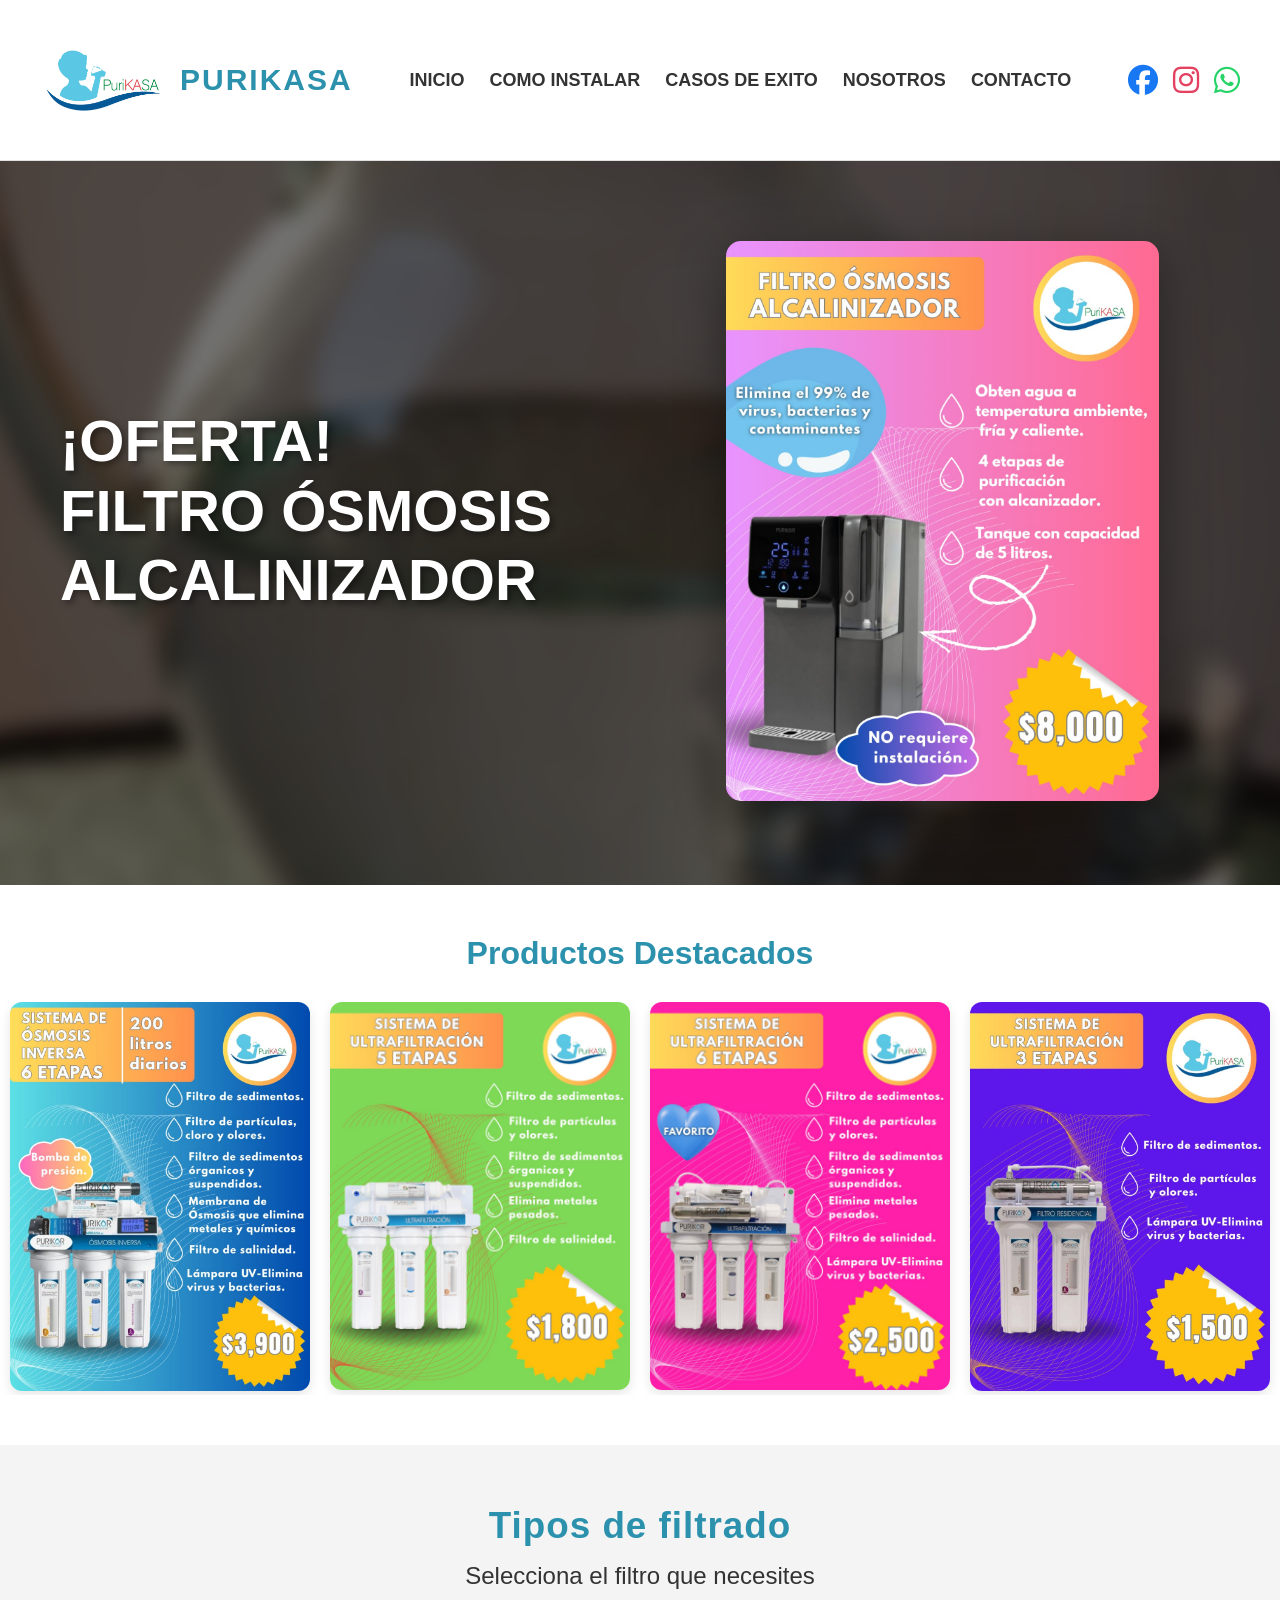
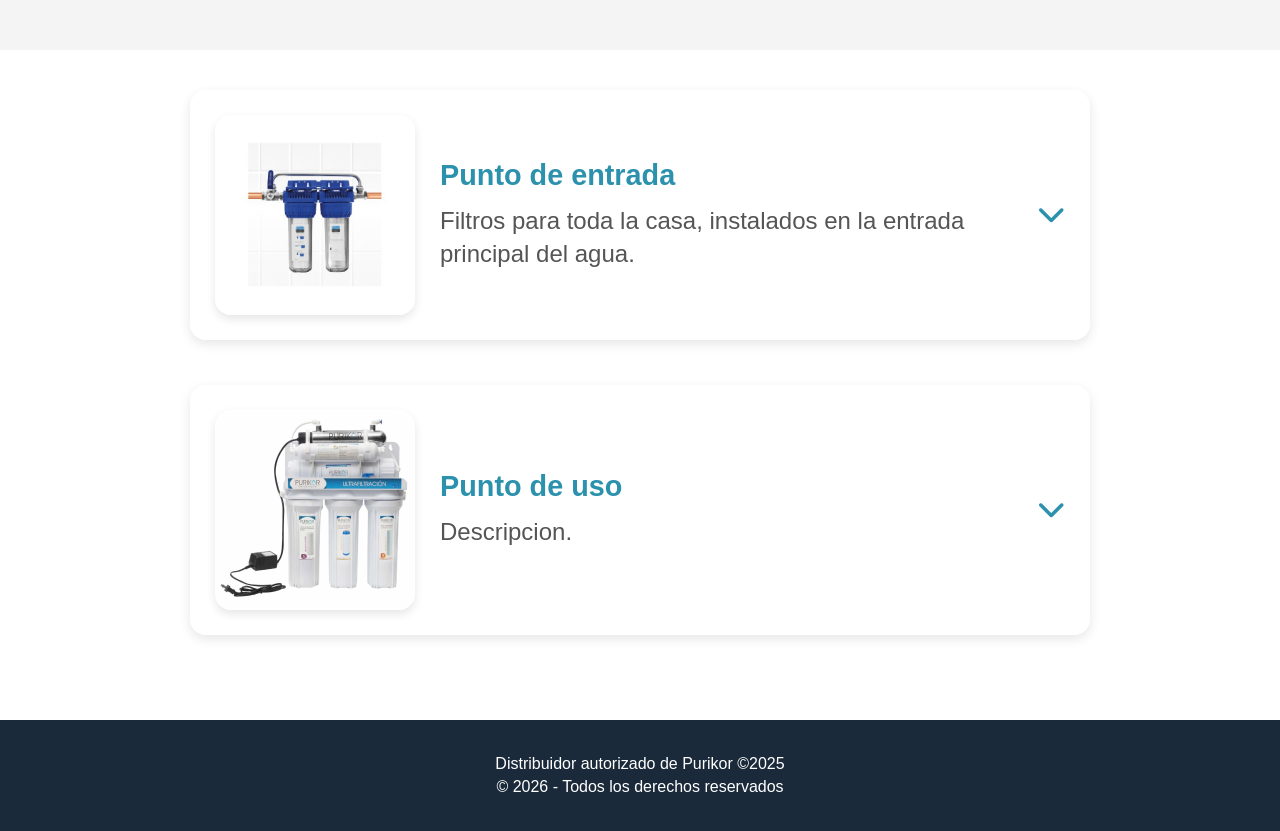
==== commit 4475ed8c: "Actualiza contenido de index.html" ====
--- a/index.html
+++ b/index.html
@@ -112,106 +112,215 @@
           <div class="accordion-content">
             <div class="filters-list">
               <h3>Filtros disponibles:</h3>
+               <!--primera parte-->
+              <h3>Cartuchos de filtración</h3>
               <ul>
-                <li data-pdf="assets/pdf/FilCAG2.5x10.pdf">
-                  <img src="assets/img/FilCAG2.5x10.webp" alt="Filtro cocina">
-                  <div>
-                    <strong>Filtro Purikor CAG 2.5" x 10"</strong>
-                    <p style="text-align: justify;">Cartucho de carbón activado granular diseñado para reducir cloro, olores, sabores desagradables y compuestos orgánicos
-                       presentes en el agua. Ideal para sistemas residenciales de purificación que buscan mejorar la calidad del agua para consumo diario.</p>
-                    <span class="price">$1,299 MXN</span>
-                  </div>
-                </li>
-                <li data-pdf="assets/pdf/FilCAG2.5x20.pdf">
-                  <img src="assets/img/FilCAG2.5x20.webp" alt="Filtro lavabo">
-                  <div>
-                    <strong>Filtro Purikor CAG 2.5" x 20"</strong>
-                    <p style="text-align: justify;">Gracias a su tamaño extendido, este cartucho ofrece una mayor vida útil y capacidad de retención de contaminantes.
-                       Reduce eficazmente cloro, olores y sabores indeseados, proporcionando agua más limpia y fresca durante más tiempo.</p>
-                    <span class="price">$899 MXN</span>
-                  </div>
-                </li>
-                <li data-pdf="assets/pdf/FilCAG4x10.pdf">
-                  <img src="assets/img/FilCAG4x10.webp" alt="Filtro regadera">
-                  <div>
-                    <strong>Filtro Purikor CAG 4" x 10" (Big Blue)</strong>
-                    <p style="text-align: justify;">Cartucho de carbón activado granular tipo Big Blue diseñado para sistemas de mayor caudal. Ayuda a eliminar cloro, malos
-                       olores y sabores, mejorando significativamente la calidad del agua en hogares, negocios y oficinas.</p>
-                    <span class="price">$1,499 MXN</span>
-                  </div>
-                </li>
-                <li data-pdf="assets/pdf/FilCAG4x20.pdf">
-                  <img src="assets/img/FilCAG4x20.webp" alt="Filtro regadera">
-                  <div>
-                    <strong>Filtro Purikor CAG 4" x 20" (Big Blue)</strong>
-                    <p style="text-align: justify;">Filtro de carbón activado granular de gran capacidad que proporciona una excelente reducción de cloro y compuestos que afectan 
-                      el sabor y olor del agua. Recomendado para instalaciones con alta demanda de agua y sistemas de filtración de gran tamaño.</p>
-                    <span class="price">$1,499 MXN</span>
-                  </div>
-                </li>
-                <li data-pdf="assets/pdf/FilCB2.5x20.pdf">
-                  <img src="assets/img/FilCB2.5x20.webp" alt="Filtro regadera">
-                  <div>
-                    <strong>Filtro Purikor CB 2.5" x 20" (Carbón en Bloque)</strong>
-                    <p style="text-align: justify;">Fabricado con carbón activado en bloque, este cartucho ofrece una filtración más fina que los filtros granulares convencionales. Reduce cloro, 
-                      sedimentos finos, olores, sabores y compuestos orgánicos, brindando agua de excelente calidad para beber y preparar alimentos..</p>
-                    <span class="price">$1,499 MXN</span>
-                  </div>
-                </li>
-                <li data-pdf="assets/pdf/FilCB4x10.pdf">
-                  <img src="assets/img/FilCB4x10.webp" alt="Filtro regadera">
-                  <div>
-                    <strong>Filtro</strong>
-                    <p style="text-align: justify;">Descripcion.</p>
-                    <span class="price">$1,499 MXN</span>
-                  </div>
-                </li>
-                <li data-pdf="assets/pdf/FilCB4x20.pdf">
-                  <img src="assets/img/FilCB4x20.webp" alt="Filtro regadera">
-                  <div>
-                    <strong>Filtro</strong>
-                    <p style="text-align: justify;">Descripcion</p>
-                    <span class="price">$1,499 MXN</span>
-                  </div>
-                </li>
-                <li data-pdf="assets/pdf/FilPL2.5x20.pdf">
-                  <img src="assets/img/FilPL2.5x20.webp" alt="Filtro regadera">
-                  <div>
-                    <strong>Filtro</strong>
-                    <p style="text-align: justify;">Descripcion.</p>
-                    <span class="price">$1,499 MXN</span>
-                  </div>
-                </li>
-                <li data-pdf="assets/pdf/FilPL4x20.pdf">
-                  <img src="assets/img/FilPL4x20.webp" alt="Filtro regadera">
-                  <div>
-                    <strong>Filtro</strong>
-                    <p style="text-align: justify;">Descripcion.</p>
-                    <span class="price">$1,499 MXN</span>
-                  </div>
-                </li>
-                <li data-pdf="assets/pdf/FilPP2.5x20.pdf">
-                  <img src="assets/img/FilPP2.5x20.webp" alt="Filtro regadera">
-                  <div>
-                    <strong>Filtro</strong>
-                    <p>Descripcion</p>
-                    <span class="price">$1,499 MXN</span>
-                  </div>
-                </li>
-                <li data-pdf="assets/pdf/FilCAG4x10.pdf">
-                  <img src="assets/img/FilCAG4x10.webp" alt="Filtro regadera">
-                  <div>
-                    <strong>Filtro</strong>
-                    <p style="text-align: justify;">Descripcion</p>
-                    <span class="price">$1,499 MXN</span>
-                  </div>
-                </li>
-                <li data-pdf="assets/pdf/FilCAG4x10.pdf">
-                  <img src="assets/img/FilCAG4x10.webp" alt="Filtro regadera">
-                  <div>
-                    <strong>Filtro</strong>
-                    <p style="text-align: justify;">Descripcion.</p>
-                    <span class="price">$1,499 MXN</span>
+              
+                  <li data-pdf="assets/pdf/ficha_tecnica_cartucho_carbon.pdf">
+                  <img src="assets/img/FilCB4x10.webp" alt="FilCB4x10">
+                  <div>
+                    <strong>Cartucho de Carbón Activado en Bloque (CTO) Big Blue (10" x 4.5")</strong>
+                    <p style="text-align: justify;">Filtración y decloración de alto flujo. Bloque de carbón premium de 5 micras que elimina eficientemente cloro, pesticidas, COV, mal olor y sabor. Ideal para sistemas 
+                      comerciales ligeros o residenciales exigentes sin sacrificar presión.</p>
+                    <span class="price">$1,499 MXN</span>
+                  </div>
+                  </li>
+
+                  <li data-pdf="assets/pdf/ficha_tecnica_cartucho_carbon.pdf">
+                  <img src="assets/img/FilCB4x20.webp" alt="FilCB4x20">
+                  <div>
+                    <strong>Cartucho de Carbón Activado en Bloque (CTO) Big Blue (20" x 4.5")</strong>
+                    <p style="text-align: justify;">Máxima capacidad de absorción química. Cartucho 
+                      industrial de carbón extruido (5 micras). Diseñado para altos consumos, prolonga
+                       el tiempo entre mantenimientos y asegura un agua impecable en aplicaciones comerciales o residenciales de gran escala.</p>
+                    <span class="price">$1,499 MXN</span>
+                  </div>
+                  </li>
+
+                  <li data-pdf="assets/pdf/ficha_tecnica_cartucho_plegable.pdf">
+                  <img src="assets/img/FilPL2.5x20.webp" alt="FilPL2.5x20">
+                  <div>
+                    <strong>Cartucho Plisado de Poliéster Slim (20" x 2.5")</strong>
+                    <p style="text-align: justify;">Rendimiento superior y cartucho lavable.
+                       Filtro plisado de 5 micras que maximiza el área de contacto para retener de forma óptima tierra, lodo y óxido. 
+                       Su diseño lavable reduce costos operativos y minimiza la caída de presión en líneas estándar..</p>
+                    <span class="price">$1,499 MXN</span>
+                  </div>
+                  </li>
+
+                  <li data-pdf="assets/pdf/ficha_tecnica_cartucho_plegable.pdf">
+                  <img src="assets/img/FilPL4x20.webp" alt="FilPL4x20">
+                  <div>
+                    <strong>Cartucho Plisado de Poliéster Big Blue (20" x 4.5")</strong>
+                    <p style="text-align: justify;">Filtración de sedimentos ultra fina. 
+                      Filtro plisado industrial con retención micrométrica de 1 micra. 
+                      Ideal para atrapar micropartículas suspendidas y actuar como pretratamiento crítico de protección para sistemas UV o membranas de ósmosis..</p>
+                    <span class="price">$1,499 MXN</span>
+                  </div>
+                </li>
+
+                <li data-pdf="assets/pdf/ficha_tecnica_cartucho_poli_termofusionado.pdf">
+                  <img src="assets/img/FilPP2.5x20.webp" alt="FilPP2.5x20">
+                  <div>
+                    <strong>Cartucho de Polipropileno Termofusionado Slim (20" x 2.5")</strong>
+                    <p style="text-align: justify;">Desbaste y prefiltración profunda.
+                       Cartucho Melt-Blown de 50 micras con estructura de densidad graduada.
+                       Retiene sólidos gruesos en la superficie y partículas medias en su interior, previniendo la saturación de las etapas posteriores.</p>
+                    <span class="price">$1,499 MXN</span>
+                  </div>
+                </li>
+
+                <li data-pdf="assets/pdf/ficha_tecnica_cartucho_carbon.pdf ">
+                  <img src="assets/img/FilCAG2.5x10.webp" alt="FilCAG2.5x10">
+                  <div>
+                    <strong>Cartucho de Carbón Activado Granular (GAC) Slim (10" x 2.5")</strong>
+                    <p style="text-align: justify;">Pureza y frescura garantizada. 
+                      Cartucho residencial relleno de carbón granular premium que maximiza el tiempo de contacto con el agua. 
+                      Diseñado específicamente para eliminar por completo el sabor y olor a cloro en sistemas bajo tarja.</p>
+                    <span class="price">$1,499 MXN</span>
+                  </div>
+                </li>
+
+                <li data-pdf="assets/pdf/ficha_tecnica_cartucho_carbon.pdf">
+                  <img src="assets/img/FilCAG2.5x20.webp" alt="FilCAG2.5x20">
+                  <div>
+                    <strong>Cartucho de Carbón Activado Granular (GAC) Slim (20" x 2.5")</strong>
+                    <p style="text-align: justify;">Decloración eficiente en formato compacto.
+                       Filtro de lecho de carbón granular en diseño Slim alargado. 
+                       Ideal para optimizar la retención de agentes químicos y orgánicos en sistemas comerciales medianos con espacio de instalación limitado.</p>
+                    <span class="price">$1,499 MXN</span>
+                  </div>
+                </li>
+
+                <li data-pdf="assets/pdf/ficha_tecnica_cartucho_carbon.pdf">
+                  <img src="assets/img/FilCAG4x10.webp" alt="FilCAG4x10">
+                  <div>
+                    <strong>Cartucho de Carbón Activado Granular (GAC) Big Blue (10" x 4.5")</strong>
+                    <p style="text-align: justify;">Protección química integral para el hogar. 
+                      Cartucho Big Blue de carbón granular libre de restricciones de flujo. 
+                      Remueve el cloro y químicos de toda la red hidráulica residencial desde el punto de entrada principal.</p>
+                    <span class="price">$1,499 MXN</span>
+                  </div>
+                </li>
+
+                <li data-pdf="assets/pdf/ficha_tecnica_cartucho_carbon.pdf">
+                  <img src="assets/img/FilCAG2.5x20.webp" alt="FilCAG2.5x20">
+                  <div>
+                    <strong>Cartucho de Carbón Activado Granular (GAC) Big Blue (20" x 4.5")</strong>
+                    <p style="text-align: justify;">Alto rendimiento para purificación industrial. 
+                      El cartucho de carbón granular de mayor capacidad en la línea.
+                       Vital en plantas purificadoras o comercios para tratar grandes volúmenes de agua y proteger resinas o membranas contra la oxidación.</p>
+                    <span class="price">$1,499 MXN</span>
+                  </div>
+                </li>
+
+                <li data-pdf="assets/pdf/ficha_tecnica_cartucho_carbon.pdf">
+                  <img src="assets/img/FilCB2.5x20.webp" alt="FilCB2.5x20">
+                  <div>
+                    <strong>Cartucho de Carbón Activado en Bloque (CTO) Slim (20" x 2.5")</strong>
+                    <p style="text-align: justify;">Acción dual: filtración y pulido. Cartucho de carbón prensado de 5 micras en formato Slim. 
+                      Retiene sedimentos finos residuales mientras pule las propiedades organolépticas del agua en purificadoras comerciales compactas.</p>
+                    <span class="price">$1,499 MXN</span>
+                  </div>
+                </li>
+
+                <li data-pdf="assets/pdf/ficha_tecnica_cartucho_poli_termofusionado.pdf">
+                  <img src="assets/img/FilPP4x10.webp" alt="FilPP4x10">
+                  <div>
+                    <strong>Cartucho de Polipropileno Termofusionado Big Blue (10" x 4.5")</strong>
+                    <p style="text-align: justify;">Retención mecánica de alta pureza.
+                       Filtro de sedimentos de 5 micras fabricado mediante termofusión, libre de aditivos químicos. Excelente estabilidad estructural para eliminar turbidez y proteger sistemas de punto de entrada.</p>
+                    <span class="price">$1,499 MXN</span>
+                  </div>
+                </li>
+
+                <li data-pdf="assets/pdf/ficha_tecnica_cartucho_poli_termofusionado.pdf">
+                  <img src="assets/img/FilPP4x20.webp" alt="FilPP4x20">
+                  <div>
+                    <strong>Cartucho de Polipropileno Termofusionado Big Blue (20" x 4.5")</strong>
+                    <p style="text-align: justify;">El estándar industrial en control de sedimentos. 
+                      Cartucho de profundidad de 5 micras para alta demanda hidráulica. Ofrece una vida útil extendida atrapando lodos, arenas y tierra en cisternas, comercios e industrias.</p>
+                    <span class="price">$1,499 MXN</span>
+                  </div>
+                </li>
+                  </ul>
+
+                  <!--segunda parte-->
+
+                  <ul>
+
+                <h3>Carcasas y portacartuchos</h3>
+                
+                <li data-pdf="assets/pdf/">
+                  <img src="assets/img/PtoFiltro2.5x10_AZ.webp" alt="PtoFiltro2.5x10_AZ">
+                  <div>
+                    <strong>Portacartucho Estándar Azul (10" x 2.5")</strong>
+                    <p style="text-align: justify;">Protección estructural y barrera anti-algas.
+                       Carcasa reforzada de alta resistencia para exteriores. 
+                       Su cuerpo azul opaco bloquea la luz solar previniendo la fotosíntesis en el filtro. Incluye válvula de purga manual.</p>
+                    <span class="price">$1,499 MXN</span>
+                  </div>
+                </li>
+                
+                <li data-pdf="assets/pdf/">
+                  <img src="assets/img/PtoFiltro2.5x10_BL.webp" alt="PtoFiltro2.5x10_BL">
+                  <div>
+                    <strong>Portacartucho Estándar Blanco (10" x 2.5")</strong>
+                    <p style="text-align: justify;">Diseño estético e instalación segura.
+                       Carcasa residencial con acabado blanco limpio, ideal para purificadores bajo tarja o sistemas de ósmosis inversa. 
+                       Soporta fluctuaciones de presión con total hermeticidad.</p>
+                    <span class="price">$1,499 MXN</span>
+                  </div>
+                </li>
+                
+                <li data-pdf="assets/pdf/">
+                  <img src="assets/img/PtoFiltro4x1_TR.webp" alt="PtoFiltro4x1_TR">
+                  <div>
+                    <strong>Portacartucho Big Blue Transparente (10" x 4.5")</strong>
+                    <p style="text-align: justify;">Inspección visual instantánea. 
+                      Carcasa de alto flujo Big Blue fabricada en polímero transparente de alta resistencia. 
+                      Permite monitorear el estado del cartucho y planificar los mantenimientos sin necesidad de abrir el equipo..</p>
+                    <span class="price">$1,499 MXN</span>
+                </li>
+
+                <li data-pdf="assets/pdf/">
+                  <img src="assets/img/PtoFiltro4x10_AZ.webp" alt="PtoFiltro4x10_AZ">
+                  <div>
+                    <strong>Portacartucho Big Blue Azul (10" x 4.5")</strong>
+                    <p style="text-align: justify;">Robustez industrial para exteriores. 
+                      Carcasa Big Blue de gran sección diseñada para soportar condiciones ambientales severas y golpes de ariete. 
+                      Conexiones de alto flujo que minimizan la pérdida de presión general..</p>
+                    <span class="price">$1,499 MXN</span>
+                </li>
+                
+              </ul>
+                  <!--tercera parte-->
+
+                    <ul>
+                      <h3>Equipos de suavización (Sistemas Completos)</h3>
+                      
+                      <li data-pdf="assets/pdf/FilPP2.5x20.pdf">
+                      <img src="assets/img/Suavizador.jpg" alt="Suavizador">
+                  <div>
+                    <strong>Suavizador de Agua de Gabinete Clásico</strong>
+                    <p>Adiós definitivo al sarro. Sistema automático compacto por intercambio iónico que elimina los minerales de calcio y magnesio. 
+                      Protege tuberías, griferías y calentadores de incrustaciones, optimizando la suavidad del agua en el hogar.</p>
+                    <span class="price">$1,499 MXN</span>
+                  </div>
+                </li>
+
+                <li data-pdf="assets/pdf/ficha_tecnica_suavizador_inteligente_gab.pdf">
+                  <img src="assets/img/Suavizador inteligente.jpg" alt="Suavizador inteligente">
+                  <div>
+                    <strong>Suavizador de Agua Inteligente (Smart)</strong>
+                    <p style="text-align: justify;">Eficiencia avanzada y tecnología Smart. 
+                      Suavizador de última generación con pantalla táctil e inteligencia integrada. 
+                      Monitorea tus hábitos de consumo para auto-programar regeneraciones eco-eficientes, ahorrando agua y sal de manera automatizada.</p>
+                    <span class="price">$1,499 MXN</span>
+                  </div>
+                </li>
+               
+                    </ul>
                   </div>
                 </li>
               </ul>
